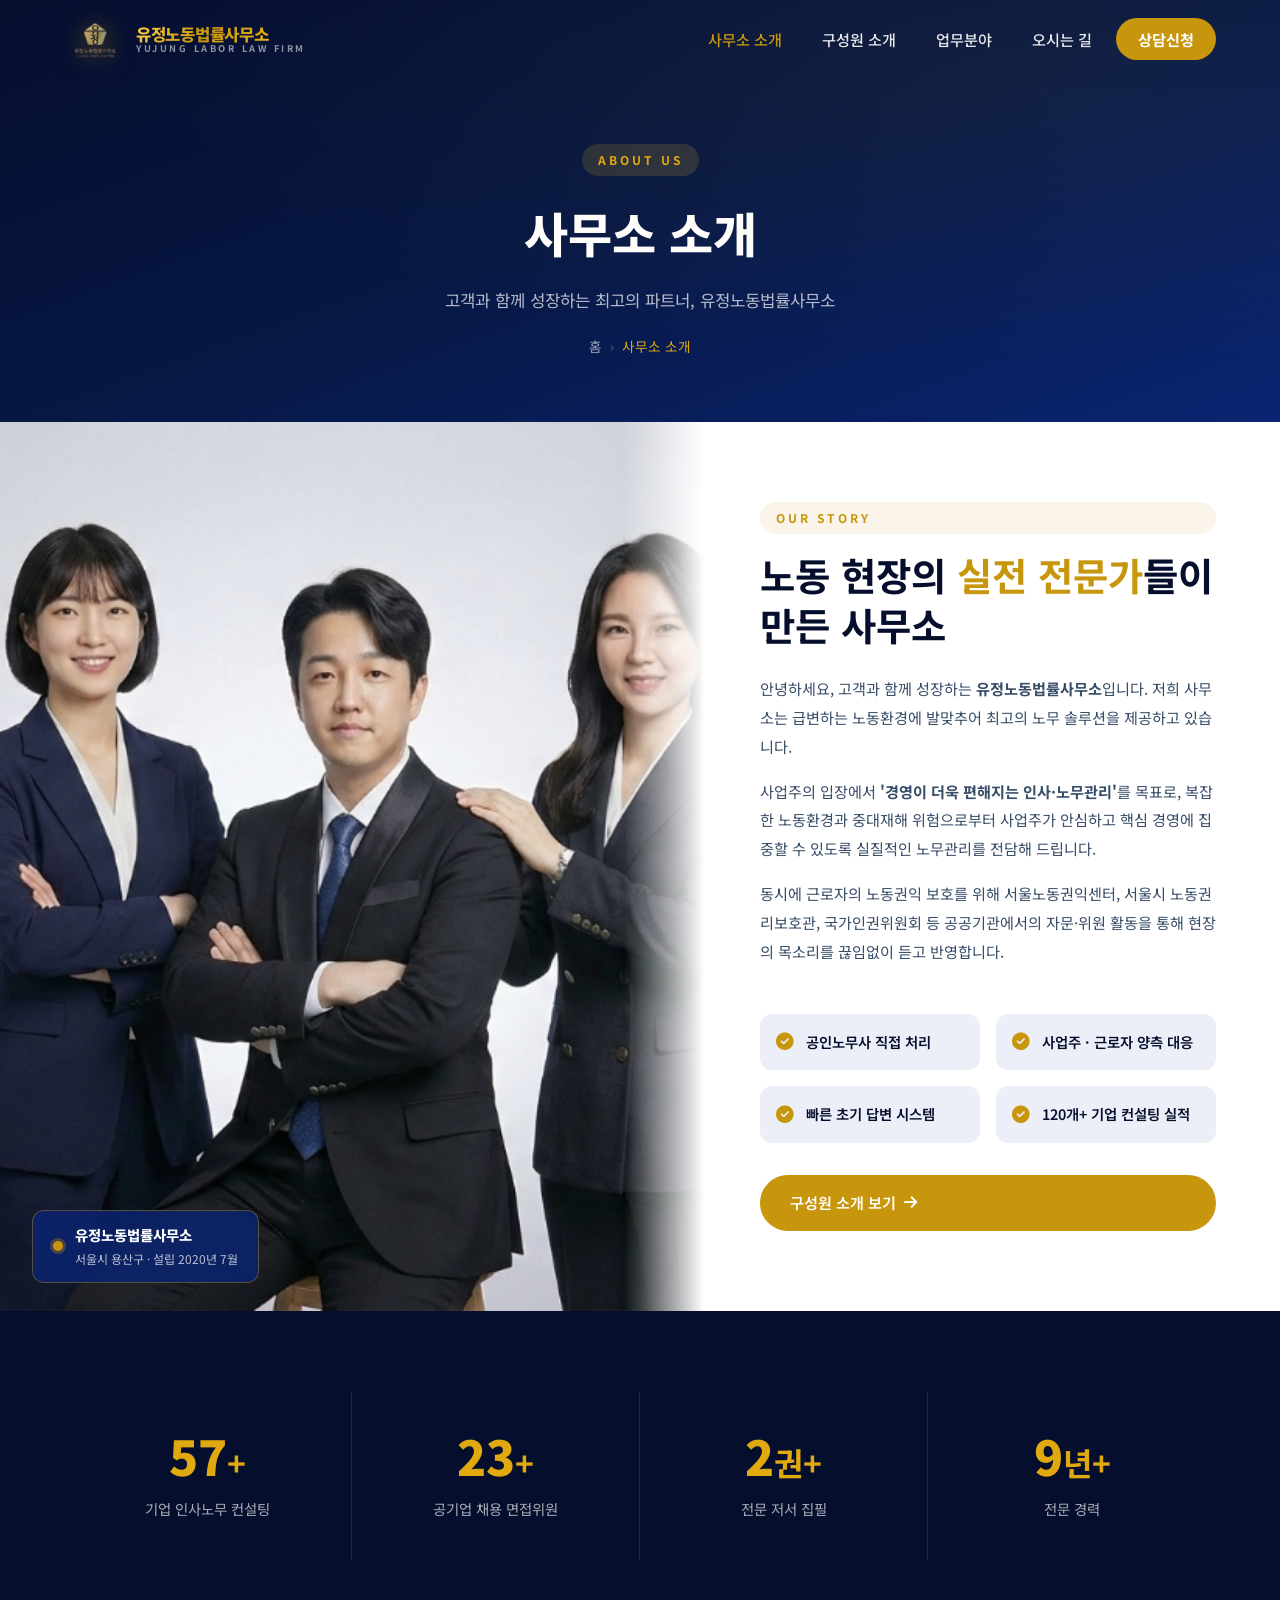
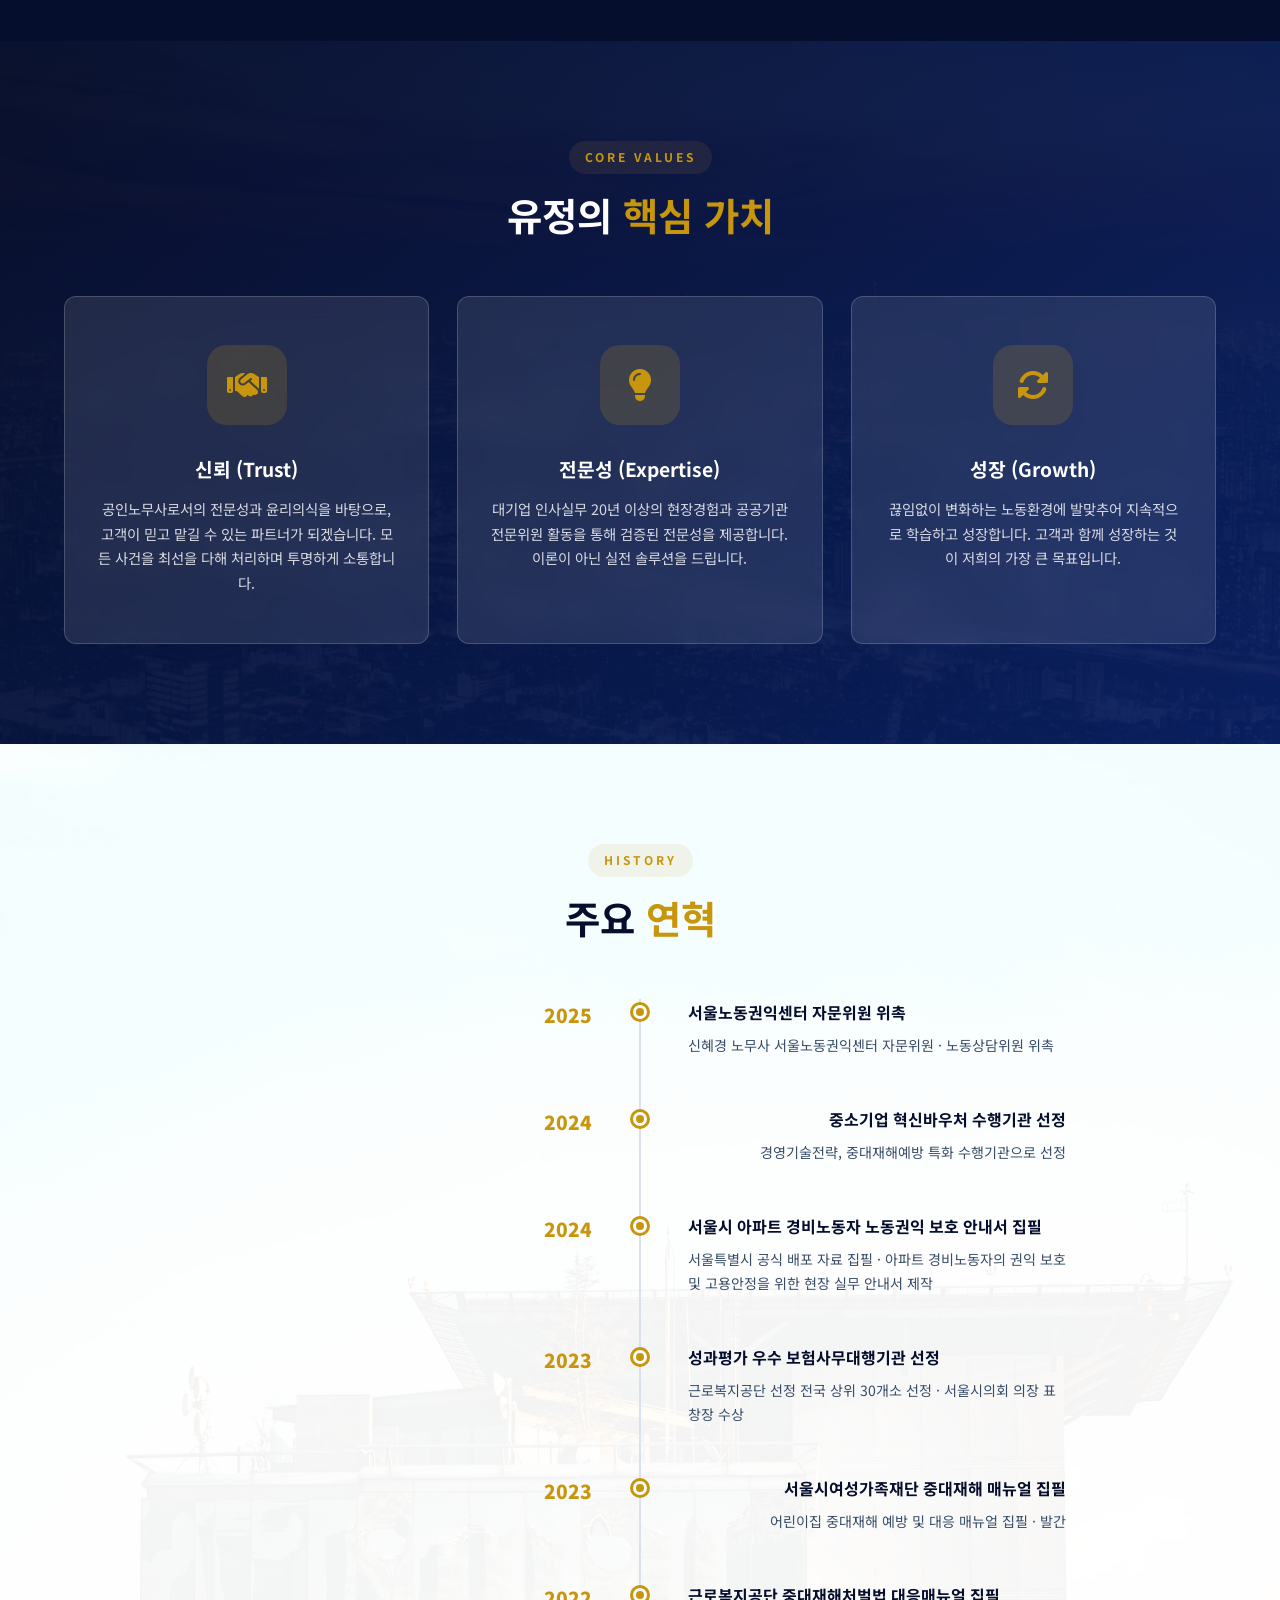
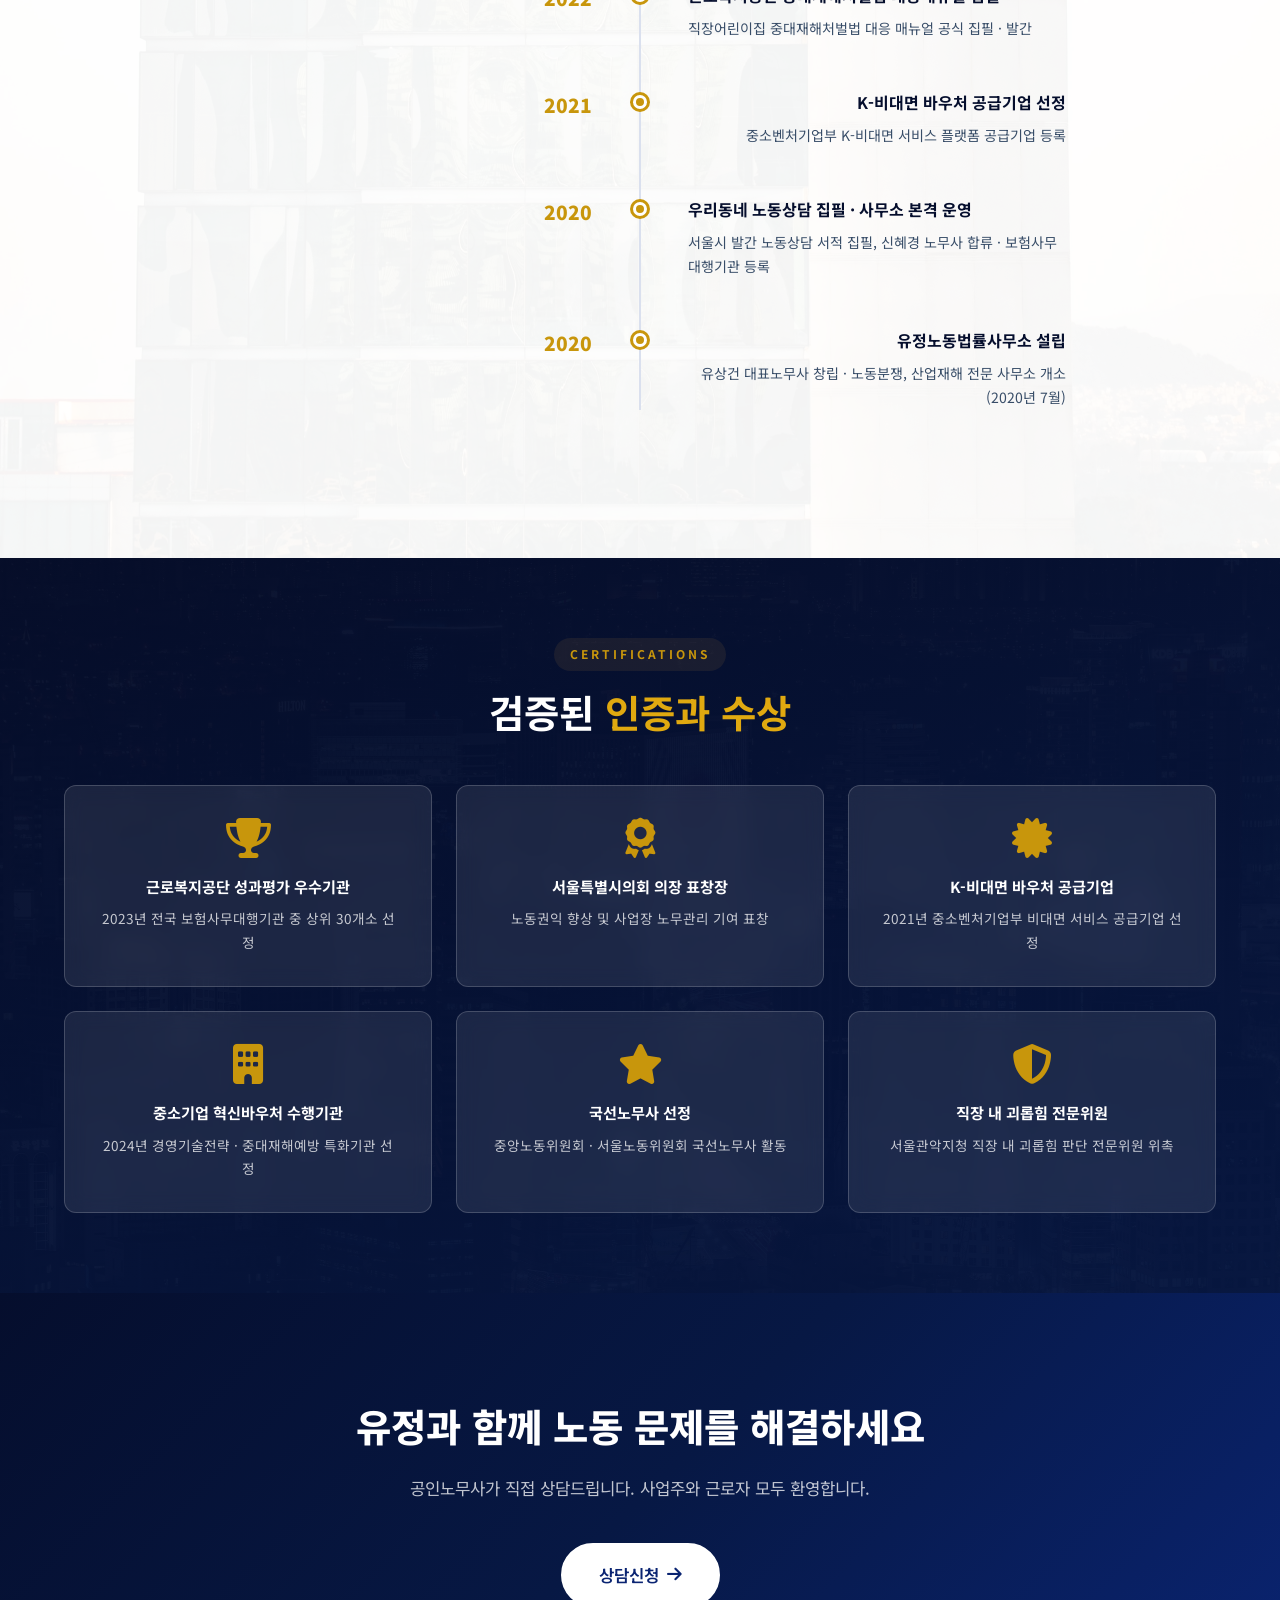
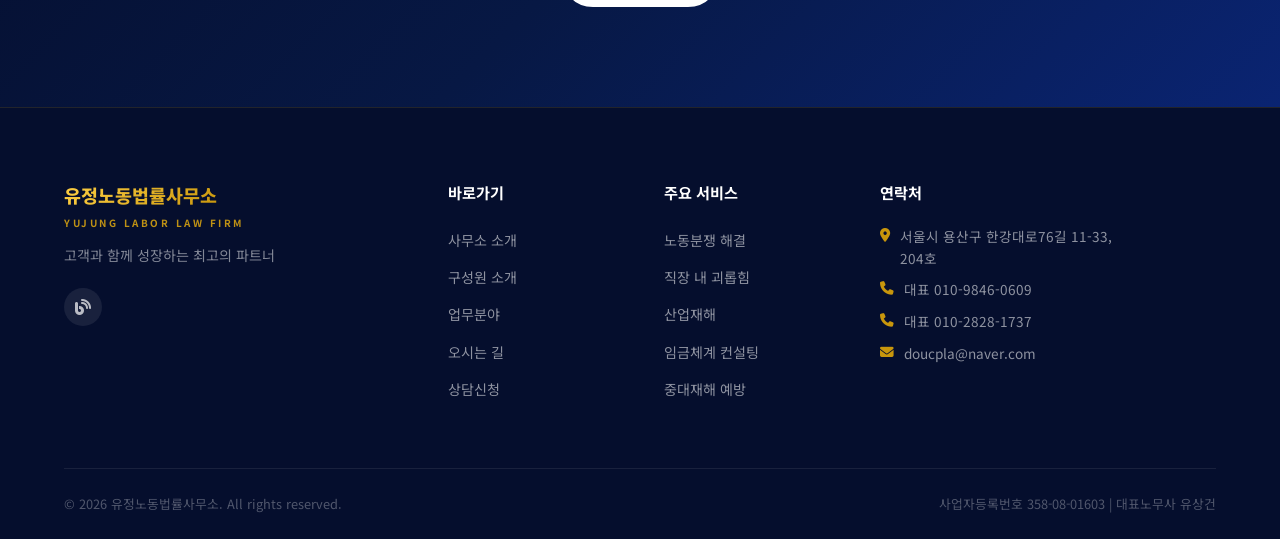
==== about.html @ f9e4e287 "Import site from Genspark backup Co-Authored-By: Claude Opus 5.5 <noreply@anthropic.com> Claude-Sess" ====
<!DOCTYPE html>
<html lang="ko">
<head>
    <meta charset="UTF-8">
    <meta name="viewport" content="width=device-width, initial-scale=1.0">
    <meta name="naver-site-verification" content="dcb75a116efa452d8e3e484ec9bee3fac7b5ec1a" />
    <title>사무소 소개 | 유정노동법률사무소</title>
    <meta name="description" content="2020년 7월 설립. 20년 이상 현장 경력의 공인노무사가 운영하는 유정노동법률사무소. 서울 용산구 한강대로76길. 노동분쟁·직장내괴롭힘·산업재해 전문.">
    <meta name="keywords" content="유정노동법률사무소 소개, 유상건 노무사, 신혜경 노무사, 공인노무사, 노무법인, 용산 노무사, 서울 노무사">
    <meta name="author" content="유정노동법률사무소">
    <meta name="robots" content="index, follow">

    <!-- Open Graph -->
    <meta property="og:type" content="website">
    <meta property="og:site_name" content="유정노동법률사무소">
    <meta property="og:title" content="사무소 소개 | 유정노동법률사무소">
    <meta property="og:description" content="2020년 7월 설립. 20년 이상 현장 경력의 공인노무사가 운영하는 노동법률사무소. 120개 이상 기업 컨설팅 실적.">
    <meta property="og:url" content="https://www.yujung-labor.com/about.html">
    <meta property="og:image" content="images/team-photo.jpg">
    <meta property="og:locale" content="ko_KR">

    <!-- 구조화 데이터 -->
    <script type="application/ld+json">
    {
      "@context": "https://schema.org",
      "@type": "AboutPage",
      "name": "유정노동법률사무소 소개",
      "description": "2020년 7월 설립된 유정노동법률사무소의 설립 철학, 연혁, 핵심 가치를 소개합니다.",
      "url": "https://www.yujung-labor.com/about.html",
      "mainEntity": {
        "@type": "LegalService",
        "name": "유정노동법률사무소",
        "foundingDate": "2020-07",
        "address": {
          "@type": "PostalAddress",
          "streetAddress": "한강대로76길 11-33, 204호",
          "addressLocality": "용산구",
          "addressRegion": "서울특별시",
          "addressCountry": "KR"
        }
      }
    }
    </script>

    <link rel="stylesheet" href="css/style.css">
    <link rel="stylesheet" href="css/pages.css">
    <link rel="preconnect" href="https://fonts.googleapis.com">
    <link href="https://fonts.googleapis.com/css2?family=Noto+Sans+KR:wght@300;400;500;600;700;900&display=swap" rel="stylesheet">
    <link rel="stylesheet" href="https://cdn.jsdelivr.net/npm/@fortawesome/fontawesome-free@6.4.0/css/all.min.css">
    <style>
        /* ── ABOUT 페이지 배경 이미지 스타일 ── */

        /* ── 풀폭 단체사진 소개 섹션 ── */
        .about-intro-fullwidth {
            padding: 0 !important;          /* 섹션 자체 패딩 제거 */
            overflow: hidden;
        }
        .about-intro-fullwidth::before { display: none; } /* 장식 배경 비활성화 */

        .about-intro-fw-wrap {
            display: flex;
            min-height: 60vh;               /* 화면 60% 이상 */
        }

        /* 왼쪽: 사진 영역 (55%) */
        .about-fw-photo {
            position: relative;
            width: 55%;
            flex-shrink: 0;
            overflow: hidden;
            background: #0a1929;
        }
        .about-fw-photo img {
            width: 100%;
            height: 100%;
            object-fit: cover;
            object-position: center center;  /* 3명 모두 중앙 표시 */
            display: block;
        }
        /* 사진 오른쪽 가장자리 페이드 */
        .about-fw-photo::after {
            content: '';
            position: absolute;
            top: 0; right: 0; bottom: 0;
            width: 80px;
            background: linear-gradient(to right, transparent, var(--white));
            pointer-events: none;
        }
        /* 사진 하단 뱃지 */
        .about-fw-badge {
            position: absolute;
            bottom: 28px; left: 32px;
            display: flex; align-items: center; gap: 12px;
            background: rgba(10,36,114,0.82);
            backdrop-filter: blur(8px);
            -webkit-backdrop-filter: blur(8px);
            border: 1px solid rgba(200,150,12,0.4);
            border-radius: 12px;
            padding: 12px 20px;
            color: var(--white);
        }
        .fw-badge-dot {
            width: 10px; height: 10px;
            border-radius: 50%;
            background: var(--accent);
            box-shadow: 0 0 0 3px rgba(200,150,12,0.3);
            flex-shrink: 0;
            animation: pulse-dot 2s infinite;
        }
        @keyframes pulse-dot {
            0%, 100% { box-shadow: 0 0 0 3px rgba(200,150,12,0.3); }
            50%       { box-shadow: 0 0 0 7px rgba(200,150,12,0.1); }
        }
        .fw-badge-name { font-size: 0.9rem; font-weight: 800; }
        .fw-badge-sub  { font-size: 0.75rem; color: rgba(255,255,255,0.72); margin-top: 2px; }

        /* 오른쪽: 텍스트 영역 (45%) */
        .about-fw-text {
            flex: 1;
            display: flex;
            flex-direction: column;
            justify-content: center;
            padding: 80px 64px 80px 56px;
            background: var(--white);
            position: relative; z-index: 1;
        }
        .about-fw-text p {
            font-size: 0.95rem; color: var(--gray-700);
            line-height: 1.9; margin-bottom: 16px;
        }

        /* 반응형 */
        @media (max-width: 1024px) {
            .about-intro-fw-wrap { flex-direction: column; min-height: auto; }
            .about-fw-photo { width: 100%; height: 55vw; max-height: 480px; }
            .about-fw-photo::after { display: none; }
            .about-fw-text { padding: 56px 40px; }
        }
        @media (max-width: 768px) {
            .about-fw-photo { height: 70vw; max-height: 360px; }
            .about-fw-text { padding: 48px 24px; }
            .fw-badge-name { font-size: 0.82rem; }
        }

        /* 1. 소개 섹션 우측 배경 장식 (::before는 위에서 비활성화) */
        .about-intro-section {
            position: relative; overflow: hidden;
        }
        .about-intro-section::before {
            content: '';
            position: absolute; inset: 0; z-index: 0;
            background-image: url('images/bg-about-1.jpg');
            background-size: cover;
            background-position: center right;
            opacity: 0.04;
        }
        .about-intro-section > .container { position: relative; z-index: 1; }

        /* 2. 핵심가치: 서울 야경 위 어두운 간유 */
        .about-values {
            position: relative; overflow: hidden;
        }
        .about-values::before {
            content: '';
            position: absolute; inset: 0; z-index: 0;
            background-image: url('images/bg-about-2.jpg');
            background-size: cover;
            background-position: center;
            filter: brightness(0.25) saturate(0.6);
        }
        .about-values::after {
            content: '';
            position: absolute; inset: 0; z-index: 1;
            background: linear-gradient(135deg, rgba(5,14,45,0.85) 0%, rgba(10,36,114,0.80) 100%);
        }
        .about-values > .container { position: relative; z-index: 2; }
        .about-values .section-tag { color: var(--accent) !important; }
        .about-values .section-title { color: var(--white) !important; }
        .about-values .value-card {
            background: rgba(255,255,255,0.10) !important;
            border: 1px solid rgba(255,255,255,0.18) !important;
            backdrop-filter: blur(12px); -webkit-backdrop-filter: blur(12px);
        }
        .about-values .value-card:hover {
            background: rgba(255,255,255,0.18) !important;
            border-color: var(--accent) !important;
        }
        .about-values .value-icon { background: rgba(200,150,12,0.18) !important; }
        .about-values .value-icon i { color: var(--accent) !important; }
        .about-values .value-card h3 { color: var(--white) !important; }
        .about-values .value-card p { color: rgba(255,255,255,0.82) !important; }

        /* 3. 연혁: 현대적 건물 이미지 연합 */
        .history-section {
            position: relative; overflow: hidden;
        }
        .history-section::before {
            content: '';
            position: absolute; inset: 0; z-index: 0;
            background-image: url('images/bg-about-3.jpg');
            background-size: cover;
            background-position: center;
            opacity: 0.045;
        }
        .history-section > .container { position: relative; z-index: 1; }

        /* 4. 인증/수상: 서울 야경 + 딥 오버레이 */
        .certifications-section {
            position: relative; overflow: hidden;
        }
        .certifications-section::before {
            content: '';
            position: absolute; inset: 0; z-index: 0;
            background-image: url('images/bg-about-4.jpg');
            background-size: cover;
            background-position: center;
            filter: brightness(0.28) saturate(0.5);
        }
        .certifications-section::after {
            content: '';
            position: absolute; inset: 0; z-index: 1;
            background: linear-gradient(160deg, rgba(5,14,45,0.88) 0%, rgba(7,24,68,0.92) 100%);
        }
        .certifications-section > .container { position: relative; z-index: 2; }
        .certifications-section .cert-card {
            background: rgba(255,255,255,0.09) !important;
            border: 1px solid rgba(255,255,255,0.18) !important;
            backdrop-filter: blur(10px); -webkit-backdrop-filter: blur(10px);
            transition: all 0.3s;
        }
        .certifications-section .cert-card:hover {
            background: rgba(255,255,255,0.16) !important;
            border-color: var(--accent) !important;
            transform: translateY(-6px);
        }
        .certifications-section .cert-card i { color: var(--accent) !important; }
        .certifications-section .cert-card h3 { color: var(--white) !important; font-size: 0.95rem; }
        .certifications-section .cert-card p { color: rgba(255,255,255,0.75) !important; }
    </style>
</head>
<body>
    <!-- 네비게이션 -->
    <nav class="navbar scrolled" id="navbar">
        <div class="nav-container">
            <a href="index.html" class="nav-logo">
                <img src="images/logo.png" alt="유정노동법률사무소 로고" class="nav-logo-emblem">
                <div class="nav-logo-text">
                    <span class="logo-kr">유정노동법률사무소</span>
                    <span class="logo-en-full">YUJUNG LABOR LAW FIRM</span>
                </div>
            </a>
            <ul class="nav-menu" id="navMenu">
                <li><a href="about.html" class="nav-link">사무소 소개</a></li>
                <li><a href="members.html" class="nav-link">구성원 소개</a></li>
                <li><a href="services.html" class="nav-link">업무분야</a></li>
                <li><a href="location.html" class="nav-link">오시는 길</a></li>
                <li><a href="consult.html" class="nav-link nav-cta">상담신청</a></li>
            </ul>
            <button class="hamburger" id="hamburger" aria-label="메뉴">
                <span></span><span></span><span></span>
            </button>
        </div>
    </nav>

    <!-- 페이지 히어로 -->
    <div class="page-hero">
        <div class="container">
            <div class="page-hero-tag">ABOUT US</div>
            <h1 class="page-hero-title">사무소 소개</h1>
            <p class="page-hero-sub">고객과 함께 성장하는 최고의 파트너, 유정노동법률사무소</p>
            <nav class="breadcrumb">
                <a href="index.html">홈</a>
                <span class="separator">›</span>
                <span class="current">사무소 소개</span>
            </nav>
        </div>
    </div>

    <!-- 사무소 소개 본문 - 풀폭 2단 레이아웃 -->
    <section class="about-intro-section about-intro-fullwidth">
        <div class="about-intro-fw-wrap">
            <!-- 왼쪽: 단체사진 (화면 절반) -->
            <div class="about-fw-photo">
                <img src="images/team-photo.jpg"
                     alt="유정노동법률사무소 구성원 단체사진"
                     loading="lazy">
                <div class="about-fw-badge">
                    <span class="fw-badge-dot"></span>
                    <div>
                        <div class="fw-badge-name">유정노동법률사무소</div>
                        <div class="fw-badge-sub">서울시 용산구 &middot; 설립 2020년 7월</div>
                    </div>
                </div>
            </div>
            <!-- 오른쪽: 소개 텍스트 -->
            <div class="about-fw-text">
                <div class="section-tag">OUR STORY</div>
                <h2 class="section-title" style="text-align:left; margin-bottom:24px;">
                    노동 현장의 <span class="text-accent">실전 전문가</span>들이<br>만든 사무소
                </h2>
                <p>안녕하세요, 고객과 함께 성장하는 <strong>유정노동법률사무소</strong>입니다. 저희 사무소는 급변하는 노동환경에 발맞추어 최고의 노무 솔루션을 제공하고 있습니다.</p>
                <p>사업주의 입장에서 <strong>'경영이 더욱 편해지는 인사·노무관리'</strong>를 목표로, 복잡한 노동환경과 중대재해 위험으로부터 사업주가 안심하고 핵심 경영에 집중할 수 있도록 실질적인 노무관리를 전담해 드립니다.</p>
                <p>동시에 근로자의 노동권익 보호를 위해 서울노동권익센터, 서울시 노동권리보호관, 국가인권위원회 등 공공기관에서의 자문·위원 활동을 통해 현장의 목소리를 끊임없이 듣고 반영합니다.</p>
                <div class="about-highlights">
                    <div class="highlight-item"><i class="fas fa-check-circle"></i><span>공인노무사 직접 처리</span></div>
                    <div class="highlight-item"><i class="fas fa-check-circle"></i><span>사업주 · 근로자 양측 대응</span></div>
                    <div class="highlight-item"><i class="fas fa-check-circle"></i><span>빠른 초기 답변 시스템</span></div>
                    <div class="highlight-item"><i class="fas fa-check-circle"></i><span>120개+ 기업 컨설팅 실적</span></div>
                </div>
                <a href="members.html" class="btn btn-primary" style="margin-top:32px;">
                    구성원 소개 보기 <i class="fas fa-arrow-right"></i>
                </a>
            </div>
        </div>
    </section>

    <!-- 카운터 섹션 -->
    <section class="counter-section">
        <div class="container">
            <div class="counter-grid">
                <div class="counter-item">
                    <div><span class="counter-num" data-count="120">63</span><span class="counter-plus">+</span></div>
                    <span class="counter-label">기업 인사노무 컨설팅</span>
                </div>
                <div class="counter-item">
                    <div><span class="counter-num" data-count="50">25</span><span class="counter-plus">+</span></div>
                    <span class="counter-label">공기업 채용 면접위원</span>
                </div>
                <div class="counter-item">
                    <div><span class="counter-num" data-count="6">3</span><span class="counter-plus">권+</span></div>
                    <span class="counter-label">전문 저서 집필</span>
                </div>
                <div class="counter-item">
                    <div><span class="counter-num" data-count="20">9</span><span class="counter-plus">년+</span></div>
                    <span class="counter-label">전문 경력</span>
                </div>
            </div>
        </div>
    </section>

    <!-- 핵심 가치 -->
    <section class="about-values">
        <div class="container">
            <div class="section-header">
                <div class="section-tag">CORE VALUES</div>
                <h2 class="section-title">유정의 <span class="text-accent">핵심 가치</span></h2>
            </div>
            <div class="values-grid">
                <div class="value-card animate-card visible" data-delay="0">
                    <div class="value-icon"><i class="fas fa-handshake"></i></div>
                    <h3>신뢰 (Trust)</h3>
                    <p>공인노무사로서의 전문성과 윤리의식을 바탕으로, 고객이 믿고 맡길 수 있는 파트너가 되겠습니다. 모든 사건을 최선을 다해 처리하며 투명하게 소통합니다.</p>
                </div>
                <div class="value-card animate-card visible" data-delay="150">
                    <div class="value-icon"><i class="fas fa-lightbulb"></i></div>
                    <h3>전문성 (Expertise)</h3>
                    <p>대기업 인사실무 20년 이상의 현장경험과 공공기관 전문위원 활동을 통해 검증된 전문성을 제공합니다. 이론이 아닌 실전 솔루션을 드립니다.</p>
                </div>
                <div class="value-card animate-card visible" data-delay="300">
                    <div class="value-icon"><i class="fas fa-sync-alt"></i></div>
                    <h3>성장 (Growth)</h3>
                    <p>끊임없이 변화하는 노동환경에 발맞추어 지속적으로 학습하고 성장합니다. 고객과 함께 성장하는 것이 저희의 가장 큰 목표입니다.</p>
                </div>
            </div>
        </div>
    </section>

    <!-- 연혁 -->
    <section class="history-section">
        <div class="container">
            <div class="section-header">
                <div class="section-tag">HISTORY</div>
                <h2 class="section-title">주요 <span class="text-accent">연혁</span></h2>
            </div>
            <div class="timeline-full">
                <div class="tl-item">
                    <div class="tl-left">
                        <div class="tl-year">2025</div>
                    </div>
                    <div class="tl-right">
                        <div class="tl-content">
                            <h4>서울노동권익센터 자문위원 위촉</h4>
                            <p>신혜경 노무사 서울노동권익센터 자문위원 · 노동상담위원 위촉</p>
                        </div>
                    </div>
                </div>
                <div class="tl-item right">
                    <div class="tl-left">
                        <div class="tl-content" style="text-align:right">
                            <h4>중소기업 혁신바우처 수행기관 선정</h4>
                            <p>경영기술전략, 중대재해예방 특화 수행기관으로 선정</p>
                        </div>
                    </div>
                    <div class="tl-right">
                        <div class="tl-year">2024</div>
                    </div>
                </div>
                <div class="tl-item">
                    <div class="tl-left">
                        <div class="tl-year">2024</div>
                    </div>
                    <div class="tl-right">
                        <div class="tl-content">
                            <h4>서울시 아파트 경비노동자 노동권익 보호 안내서 집필</h4>
                            <p>서울특별시 공식 배포 자료 집필 · 아파트 경비노동자의 권익 보호 및 고용안정을 위한 현장 실무 안내서 제작</p>
                        </div>
                    </div>
                </div>
                <div class="tl-item">
                    <div class="tl-left">
                        <div class="tl-year">2023</div>
                    </div>
                    <div class="tl-right">
                        <div class="tl-content">
                            <h4>성과평가 우수 보험사무대행기관 선정</h4>
                            <p>근로복지공단 선정 전국 상위 30개소 선정 · 서울시의회 의장 표창장 수상</p>
                        </div>
                    </div>
                </div>
                <div class="tl-item right">
                    <div class="tl-left">
                        <div class="tl-content" style="text-align:right">
                            <h4>서울시여성가족재단 중대재해 매뉴얼 집필</h4>
                            <p>어린이집 중대재해 예방 및 대응 매뉴얼 집필 · 발간</p>
                        </div>
                    </div>
                    <div class="tl-right">
                        <div class="tl-year">2023</div>
                    </div>
                </div>
                <div class="tl-item">
                    <div class="tl-left">
                        <div class="tl-year">2022</div>
                    </div>
                    <div class="tl-right">
                        <div class="tl-content">
                            <h4>근로복지공단 중대재해처벌법 대응매뉴얼 집필</h4>
                            <p>직장어린이집 중대재해처벌법 대응 매뉴얼 공식 집필 · 발간</p>
                        </div>
                    </div>
                </div>
                <div class="tl-item right">
                    <div class="tl-left">
                        <div class="tl-content" style="text-align:right">
                            <h4>K-비대면 바우처 공급기업 선정</h4>
                            <p>중소벤처기업부 K-비대면 서비스 플랫폼 공급기업 등록</p>
                        </div>
                    </div>
                    <div class="tl-right">
                        <div class="tl-year">2021</div>
                    </div>
                </div>
                <div class="tl-item">
                    <div class="tl-left">
                        <div class="tl-year">2020</div>
                    </div>
                    <div class="tl-right">
                        <div class="tl-content">
                            <h4>우리동네 노동상담 집필 · 사무소 본격 운영</h4>
                            <p>서울시 발간 노동상담 서적 집필, 신혜경 노무사 합류 · 보험사무대행기관 등록</p>
                        </div>
                    </div>
                </div>
                <div class="tl-item right">
                    <div class="tl-left">
                        <div class="tl-content" style="text-align:right">
                            <h4>유정노동법률사무소 설립</h4>
                            <p>유상건 대표노무사 창립 · 노동분쟁, 산업재해 전문 사무소 개소 (2020년 7월)</p>
                        </div>
                    </div>
                    <div class="tl-right">
                        <div class="tl-year">2020</div>
                    </div>
                </div>
            </div>
        </div>
    </section>

    <!-- 인증/수상 -->
    <section class="certifications-section">
        <div class="container">
            <div class="section-header" style="text-align:center; margin-bottom:48px;">
                <div class="section-tag">CERTIFICATIONS</div>
                <h2 class="section-title" style="color:var(--white);">검증된 <span style="color:var(--accent-light)">인증과 수상</span></h2>
            </div>
            <div class="cert-grid">
                <div class="cert-card">
                    <i class="fas fa-trophy"></i>
                    <h3>근로복지공단 성과평가 우수기관</h3>
                    <p>2023년 전국 보험사무대행기관 중 상위 30개소 선정</p>
                </div>
                <div class="cert-card">
                    <i class="fas fa-award"></i>
                    <h3>서울특별시의회 의장 표창장</h3>
                    <p>노동권익 향상 및 사업장 노무관리 기여 표창</p>
                </div>
                <div class="cert-card">
                    <i class="fas fa-certificate"></i>
                    <h3>K-비대면 바우처 공급기업</h3>
                    <p>2021년 중소벤처기업부 비대면 서비스 공급기업 선정</p>
                </div>
                <div class="cert-card">
                    <i class="fas fa-building"></i>
                    <h3>중소기업 혁신바우처 수행기관</h3>
                    <p>2024년 경영기술전략 · 중대재해예방 특화기관 선정</p>
                </div>
                <div class="cert-card">
                    <i class="fas fa-star"></i>
                    <h3>국선노무사 선정</h3>
                    <p>중앙노동위원회 · 서울노동위원회 국선노무사 활동</p>
                </div>
                <div class="cert-card">
                    <i class="fas fa-shield-alt"></i>
                    <h3>직장 내 괴롭힘 전문위원</h3>
                    <p>서울관악지청 직장 내 괴롭힘 판단 전문위원 위촉</p>
                </div>
            </div>
        </div>
    </section>

    <!-- CTA -->
    <section class="cta-section">
        <div class="container">
            <div class="cta-content">
                <h2 class="cta-title">유정과 함께 노동 문제를 해결하세요</h2>
                <p class="cta-desc">공인노무사가 직접 상담드립니다. 사업주와 근로자 모두 환영합니다.</p>
                <a href="consult.html" class="btn btn-white btn-lg">상담신청 <i class="fas fa-arrow-right"></i></a>
            </div>
        </div>
    </section>

    <!-- 푸터 -->
    <footer class="footer">
        <div class="container">
            <div class="footer-grid">
                <div class="footer-brand">
                    <div class="footer-logo"><span class="footer-logo-kr">유정노동법률사무소</span><span class="footer-logo-en">YUJUNG LABOR LAW FIRM</span></div>
                    <p class="footer-slogan">고객과 함께 성장하는 최고의 파트너</p>
                    <div class="footer-social">
                        <a href="https://blog.naver.com/creator0327" target="_blank" aria-label="블로그"><i class="fas fa-blog"></i></a>
                    </div>
                </div>
                <div class="footer-nav">
                    <h4>바로가기</h4>
                    <ul>
                        <li><a href="about.html">사무소 소개</a></li>
                        <li><a href="members.html">구성원 소개</a></li>
                        <li><a href="services.html">업무분야</a></li>
                        <li><a href="location.html">오시는 길</a></li>
                        <li><a href="consult.html">상담신청</a></li>
                    </ul>
                </div>
                <div class="footer-services">
                    <h4>주요 서비스</h4>
                    <ul>
                        <li><a href="services.html#dispute">노동분쟁 해결</a></li>
                        <li><a href="services.html#harassment">직장 내 괴롭힘</a></li>
                        <li><a href="services.html#industrial">산업재해</a></li>
                        <li><a href="services.html#wage">임금체계 컨설팅</a></li>
                        <li><a href="services.html#safety">중대재해 예방</a></li>
                    </ul>
                </div>
                <div class="footer-contact">
                    <h4>연락처</h4>
                    <div class="footer-info">
                        <p><i class="fas fa-map-marker-alt"></i> 서울시 용산구 한강대로76길 11-33,<br>204호</p>
                        <p><i class="fas fa-phone"></i> 대표 010-9846-0609</p>
                        <p><i class="fas fa-phone"></i> 대표 010-2828-1737</p>
                        <p><i class="fas fa-envelope"></i> doucpla@naver.com</p>
                    </div>
                </div>
            </div>
            <div class="footer-bottom">
                <p>&copy; 2026 유정노동법률사무소. All rights reserved.</p>
                <p class="footer-reg">사업자등록번호 358-08-01603 | 대표노무사 유상건</p>
            </div>
        </div>
    </footer>
    <script src="js/main.js"></script>
</body>
</html>
---- css/style.css ----
/* ============================
   유정노동법률사무소 - 메인 CSS
   ============================ */

/* ---- 리셋 & 기본 ---- */
*, *::before, *::after { box-sizing: border-box; margin: 0; padding: 0; }

:root {
    /* ── 네이비 블루 (강한 파란색 기준) ── */
    --primary:       #0a2472;   /* 메인 네이비 – 더 선명한 블루 */
    --primary-dark:  #050e2d;   /* 딥 네이비 (히어로·CTA 배경) */
    --primary-light: #1740a8;   /* 라이트 네이비 */
    --primary-mid:   #071844;   /* 중간 네이비 */

    /* ── 순금색 (로고 엠블럼 – 정통 골드) ── */
    --accent:        #c8960c;   /* 정통 골드 */
    --accent-light:  #e0a910;   /* 밝은 골드 */
    --accent-dark:   #9e7208;   /* 딥 골드 */
    --accent-shine:  #ffd045;   /* 하이라이트 골드 */

    --white:    #ffffff;
    --off-white: #f4f7fc;
    --gray-100: #eceff7;
    --gray-200: #dae0ee;
    --gray-300: #bfc9dc;
    --gray-500: #7a8ba4;
    --gray-700: #384d68;
    --gray-900: #0e1c2f;

    --font-main: 'Noto Sans KR', sans-serif;
    --shadow-sm: 0 2px 8px rgba(7,22,48,0.10);
    --shadow-md: 0 8px 30px rgba(7,22,48,0.15);
    --shadow-lg: 0 20px 60px rgba(7,22,48,0.22);
    --radius: 12px;
    --radius-lg: 20px;
    --nav-h: 80px;
    --transition: all 0.3s ease;
}

html { scroll-behavior: smooth; font-size: 16px; }
body { font-family: var(--font-main); color: var(--gray-900); background: var(--white); line-height: 1.7; overflow-x: hidden; }
a { text-decoration: none; color: inherit; transition: var(--transition); }
img { max-width: 100%; display: block; }
ul { list-style: none; }

.container { max-width: 1200px; margin: 0 auto; padding: 0 24px; }

/* ---- 스크롤바 ---- */
::-webkit-scrollbar { width: 6px; }
::-webkit-scrollbar-track { background: var(--gray-100); }
::-webkit-scrollbar-thumb { background: var(--primary-light); border-radius: 3px; }

/* ---- 버튼 ---- */
.btn {
    display: inline-flex; align-items: center; gap: 8px;
    padding: 13px 28px; border-radius: 50px;
    font-size: 0.95rem; font-weight: 600; font-family: var(--font-main);
    cursor: pointer; border: 2px solid transparent;
    transition: var(--transition); white-space: nowrap;
}
.btn-lg { padding: 16px 36px; font-size: 1.05rem; }
.btn-primary { background: var(--accent); color: var(--white); border-color: var(--accent); }
.btn-primary:hover { background: var(--accent-light); border-color: var(--accent-light); transform: translateY(-2px); box-shadow: 0 8px 20px rgba(200,147,58,0.3); }
.btn-outline { background: transparent; color: var(--white); border-color: rgba(255,255,255,0.7); }
.btn-outline:hover { background: rgba(255,255,255,0.15); border-color: var(--white); }
.btn-outline-dark { background: transparent; color: var(--primary); border-color: var(--primary); }
.btn-outline-dark:hover { background: var(--primary); color: var(--white); transform: translateY(-2px); }
.btn-white { background: var(--white); color: var(--primary); border-color: var(--white); }
.btn-white:hover { background: var(--off-white); transform: translateY(-2px); box-shadow: 0 8px 20px rgba(0,0,0,0.15); }
.btn-sm { padding: 9px 20px; font-size: 0.85rem; }

/* ---- 섹션 공통 ---- */
.section-header { text-align: center; margin-bottom: 56px; }
.section-tag { 
    display: inline-block; font-size: 0.75rem; font-weight: 700; letter-spacing: 3px;
    color: var(--accent); background: rgba(200,147,58,0.1); 
    padding: 6px 16px; border-radius: 50px; margin-bottom: 16px;
}
.section-title { font-size: clamp(1.8rem, 3vw, 2.5rem); font-weight: 700; color: var(--primary-dark); line-height: 1.3; margin-bottom: 16px; }
.section-subtitle { font-size: 1.05rem; color: var(--gray-500); }
.text-accent { color: var(--accent); }

/* ==================
   네비게이션
   ================== */
.navbar {
    position: fixed; top: 0; left: 0; right: 0; z-index: 1000;
    height: var(--nav-h); background: transparent;
    transition: background 0.4s ease, box-shadow 0.4s ease;
}
.navbar.scrolled {
    background: rgba(255,255,255,0.97);
    box-shadow: var(--shadow-sm);
    backdrop-filter: blur(10px);
}
.navbar.scrolled .nav-logo,
.navbar.scrolled .nav-link { color: var(--primary-dark); }
.navbar.scrolled .logo-accent { color: var(--accent); }
.navbar.scrolled .hamburger span { background: var(--primary-dark); }

.nav-container { max-width: 1200px; margin: 0 auto; padding: 0 24px; height: 100%; display: flex; align-items: center; justify-content: space-between; }

/* ── 로고 ── */
.nav-logo {
    display: flex; align-items: center; gap: 10px;
    text-decoration: none; flex-shrink: 0;
}
.nav-logo-emblem {
    width: 62px; height: 62px; border-radius: 0; object-fit: contain;
    flex-shrink: 0; transition: var(--transition);
    filter: drop-shadow(0 3px 12px rgba(200,150,12,0.6));
}
.navbar.scrolled .nav-logo-emblem {
    width: 54px; height: 54px;
    filter: drop-shadow(0 2px 6px rgba(200,150,12,0.35));
}
.nav-logo-text { display: flex; flex-direction: column; gap: 1px; }
.logo-kr {
    font-size: 1.05rem; font-weight: 800; line-height: 1;
    color: var(--white); letter-spacing: -0.3px;
    background: linear-gradient(135deg, #ffd045 0%, #c8960c 40%, #e0a910 70%, #ffd045 100%);
    -webkit-background-clip: text; -webkit-text-fill-color: transparent;
    background-clip: text;
}
.logo-en-full {
    font-size: 0.58rem; font-weight: 700; letter-spacing: 2.5px;
    color: rgba(255,255,255,0.55); text-transform: uppercase; line-height: 1;
}
.navbar.scrolled .logo-kr {
    background: linear-gradient(135deg, #9e7208 0%, #c8960c 50%, #e0a910 100%);
    -webkit-background-clip: text; -webkit-text-fill-color: transparent;
    background-clip: text;
}
.navbar.scrolled .logo-en-full { color: rgba(13,43,94,0.5); }

.nav-menu { display: flex; align-items: center; gap: 8px; }
.nav-link { 
    color: rgba(255,255,255,0.9); font-size: 0.95rem; font-weight: 500;
    padding: 8px 16px; border-radius: 8px; transition: var(--transition);
}
.nav-link:hover { color: var(--accent-light); background: rgba(255,255,255,0.1); }
.nav-link.active { color: var(--accent); }
.nav-cta { 
    background: var(--accent); color: var(--white) !important; 
    border-radius: 50px; padding: 10px 22px; font-weight: 700;
}
.nav-cta:hover { background: var(--accent-light) !important; transform: translateY(-1px); box-shadow: 0 4px 12px rgba(201,162,39,0.35); }
.navbar.scrolled .nav-cta { color: var(--white) !important; }

.hamburger { display: none; flex-direction: column; gap: 5px; background: none; border: none; cursor: pointer; padding: 4px; }
.hamburger span { display: block; width: 24px; height: 2px; background: var(--white); border-radius: 2px; transition: var(--transition); }

/* ==================
   히어로 섹션
   ================== */
.hero {
    min-height: 100vh; position: relative;
    display: flex; align-items: center; justify-content: center;
    overflow: hidden; padding: calc(var(--nav-h) + 40px) 24px 80px;
    background: var(--primary-dark);
}

/* 빌딩 슬라이드쇼 */
.hero-slideshow {
    position: absolute; inset: 0; z-index: 0; overflow: hidden;
}
.hero-slide {
    position: absolute; inset: 0;
    background-size: cover; background-position: center;
    opacity: 0; transition: opacity 1.8s ease-in-out;
    animation: heroZoom 8s ease-in-out infinite;
}
.hero-slide.active { opacity: 1; }

/* 도시 빌딩 이미지 변화는 JS에서 관리 */
.hero-slide-1 { background-image: url('../images/hero-slide-1.jpg'); background-color: #0a1929; }
.hero-slide-2 { background-image: url('../images/hero-slide-2.jpg'); background-color: #0d1f33; }
.hero-slide-3 { background-image: url('../images/hero-slide-3.jpg'); background-color: #111827; }
.hero-slide-4 { background-image: url('../images/hero-slide-4.jpg'); background-color: #0e2139; }

@keyframes heroZoom {
    0%   { transform: scale(1.0); }
    50%  { transform: scale(1.07); }
    100% { transform: scale(1.0); }
}

.hero-bg-overlay {
    position: absolute; inset: 0; z-index: 1;
    background: 
        linear-gradient(to bottom, rgba(3,10,28,0.85) 0%, rgba(6,18,48,0.55) 50%, rgba(3,10,28,0.90) 100%),
        radial-gradient(ellipse at 20% 50%, rgba(201,162,39,0.08) 0%, transparent 60%);
}
.hero-particles {
    position: absolute; inset: 0; z-index: 2; overflow: hidden;
}
.particle {
    position: absolute; width: 2px; height: 2px; background: rgba(255,255,255,0.4);
    border-radius: 50%; animation: float-up linear infinite;
}
@keyframes float-up {
    0% { transform: translateY(100vh) scale(0); opacity: 0; }
    10% { opacity: 1; }
    90% { opacity: 0.5; }
    100% { transform: translateY(-10vh) scale(1); opacity: 0; }
}

/* 히어로 슬라이드 인디케이터 */
.hero-indicators {
    position: absolute; bottom: 80px; left: 50%; transform: translateX(-50%);
    display: flex; gap: 8px; z-index: 10;
}
.hero-dot {
    width: 8px; height: 8px; border-radius: 50%;
    background: rgba(255,255,255,0.35); border: none; cursor: pointer;
    transition: all 0.3s ease; padding: 0;
}
.hero-dot.active {
    background: var(--accent-light); width: 24px; border-radius: 4px;
}

/* 히어로 콘텐츠 z-index 조정 */
.hero-content { position: relative; z-index: 5; text-align: center; max-width: 800px; width: 100%; }

.hero-badges {
    display: flex; flex-wrap: wrap; gap: 10px;
    justify-content: center; margin-bottom: 28px;
}
.hero-badge {
    display: inline-flex; align-items: center; gap: 8px;
    background: rgba(200,147,58,0.2); border: 1px solid rgba(200,147,58,0.4);
    color: var(--accent-light); font-size: 0.85rem; font-weight: 600;
    padding: 8px 18px; border-radius: 50px;
}

.hero-title {
    font-size: clamp(2.8rem, 6vw, 4.5rem); font-weight: 900; color: var(--white);
    line-height: 1.15; margin-bottom: 24px; letter-spacing: -1px;
}
.hero-accent { color: var(--accent-light); }

.hero-desc { font-size: clamp(1rem, 1.5vw, 1.15rem); color: rgba(255,255,255,0.85); line-height: 1.8; margin-bottom: 36px; }
.hero-desc strong { color: var(--accent-light); }

.hero-actions { display: flex; gap: 16px; justify-content: center; flex-wrap: wrap; margin-bottom: 60px; }

.hero-stats { 
    display: flex; align-items: center; justify-content: center; gap: 0;
    background: rgba(255,255,255,0.08); backdrop-filter: blur(10px);
    border: 1px solid rgba(255,255,255,0.15); border-radius: 16px;
    padding: 24px 40px; flex-wrap: wrap; gap: 0;
}
.stat-item { text-align: center; padding: 0 32px; }
.stat-num { font-size: 2rem; font-weight: 900; color: var(--accent-light); }
.stat-unit { font-size: 1.2rem; font-weight: 700; color: var(--accent-light); }
.stat-label { display: block; font-size: 0.8rem; color: rgba(255,255,255,0.7); margin-top: 4px; font-weight: 500; }
.stat-divider { width: 1px; height: 48px; background: rgba(255,255,255,0.2); }

.hero-scroll {
    position: absolute; bottom: 32px; left: 50%; transform: translateX(-50%);
    display: flex; flex-direction: column; align-items: center; gap: 8px;
    color: rgba(255,255,255,0.5); font-size: 0.75rem; letter-spacing: 1px;
    animation: bounce 2s infinite; z-index: 5;
}
@keyframes bounce {
    0%, 100% { transform: translateX(-50%) translateY(0); }
    50% { transform: translateX(-50%) translateY(6px); }
}

/* ==================
   단체사진 섹션
   ================== */
.team-photo-section {
    padding: 0;
    background: var(--white);
    overflow: hidden;
}
.team-photo-wrapper {
    display: grid;
    grid-template-columns: 62vw 1fr;
    gap: 0;
    align-items: stretch;
    min-height: 720px;
}
.team-photo-img {
    position: relative;
    overflow: hidden;
    border-radius: 0;
    box-shadow: none;
    background: #e8ecf3;   /* 사진 배경과 유사한 밝은 회색 */
}
.team-photo-img img {
    width: 100%;
    height: 100%;
    min-height: 720px;
    object-fit: contain;          /* 3명 전원 잘림 없이 표시 */
    object-position: center center;
    display: block;
    padding: 16px 0;              /* 위아래 여백으로 자연스럽게 */
}
/* 페이드 오버레이 완전 제거 — 세 명 모두 선명하게 표시 */
.team-photo-img::after { display: none; }
.team-photo-img::before { display: none; }

.team-photo-content {
    padding: 80px 64px 80px 48px;
    display: flex;
    flex-direction: column;
    justify-content: center;
    background: var(--white);
}
.team-photo-content .section-tag { display: block; text-align: left; margin-bottom: 16px; }
.team-photo-content .section-title { text-align: left; font-size: clamp(1.5rem, 2.5vw, 2rem); }
.section-desc { color: var(--gray-700); font-size: 1rem; line-height: 1.8; margin: 20px 0 28px; }
.section-desc strong { color: var(--primary); }

.team-features { margin-bottom: 32px; }
.team-features li {
    display: flex; align-items: center; gap: 12px;
    color: var(--gray-700); padding: 10px 0; border-bottom: 1px solid var(--gray-100); font-size: 0.95rem;
}
.team-features li:last-child { border-bottom: none; }
.team-features li i { color: var(--accent); font-size: 1rem; flex-shrink: 0; }

/* ==================
   인사말 섹션
   ================== */
.greeting-section {
    padding: 80px 0;
    background: linear-gradient(135deg, var(--primary-dark) 0%, var(--primary-mid) 60%, var(--primary) 100%);
}
.greeting-inner { max-width: 800px; margin: 0 auto; text-align: center; padding: 0 24px; }
.quote-mark { font-size: 6rem; color: var(--accent); line-height: 0.5; margin-bottom: 16px; font-family: Georgia, serif; }
.greeting-quote {
    font-size: clamp(1.3rem, 2.5vw, 1.8rem); font-weight: 700; color: var(--white);
    line-height: 1.5; margin-bottom: 24px; font-style: italic;
}
.greeting-text { color: rgba(255,255,255,0.8); font-size: 1rem; line-height: 1.9; margin-bottom: 36px; }
.greeting-signature { display: flex; flex-direction: column; align-items: center; gap: 4px; }
.sig-role { font-size: 0.85rem; color: rgba(255,255,255,0.6); letter-spacing: 2px; }
.sig-name { font-size: 1.4rem; font-weight: 700; color: var(--accent-light); letter-spacing: 4px; }

/* ==================
   서비스 섹션
   ================== */
.services-section {
    padding: 100px 0;
    background: var(--off-white);
    position: relative;
    overflow: hidden;
}
/* 단일 배경 이미지 – 계약서/서류 사진을 전면에 흐리게 */
.services-section::before {
    content: '';
    position: absolute; inset: 0; z-index: 0;
    background-image: url('../images/bg-services-section.jpg');
    background-size: cover;
    background-position: center center;
    opacity: 0.06;
    pointer-events: none;
    filter: blur(2px) grayscale(30%);
}
.services-section .container { position: relative; z-index: 1; max-width: 1400px; }
.services-grid { display: grid; grid-template-columns: repeat(3, 1fr); gap: 28px; }
.services-grid-bottom { grid-template-columns: repeat(4, 1fr); margin-top: 28px; }

/* 7개 카드: 1행 3개 + 2행 4개 */
.services-grid-7 { display: flex; flex-direction: column; gap: 24px; }
.services-row-3 { display: grid; grid-template-columns: repeat(3, 1fr); gap: 24px; }
.services-row-4 { display: grid; grid-template-columns: repeat(4, 1fr); gap: 20px; }

.service-card {
    background: rgba(255,255,255,0.96);
    backdrop-filter: blur(8px);
    border-radius: var(--radius);
    padding: 40px 32px; transition: var(--transition);
    border: 1px solid var(--gray-200); position: relative; overflow: hidden;
    box-shadow: 0 2px 16px rgba(10,36,114,0.06);
    min-width: 0; /* grid overflow 방지 */
    word-break: keep-all;
}
/* 2행 4개 카드: padding 축소 */
.services-row-4 .service-card {
    padding: 28px 22px;
}
.services-row-4 .service-card h3 {
    font-size: 1rem;
    margin-bottom: 10px;
}
.services-row-4 .service-card p {
    font-size: 0.82rem;
    line-height: 1.6;
}
.services-row-4 .service-icon {
    width: 52px;
    height: 52px;
    font-size: 1.25rem;
    margin-bottom: 16px;
}
.service-card::before {
    content: ''; position: absolute; top: 0; left: 0; right: 0; height: 3px;
    background: linear-gradient(90deg, var(--accent), var(--primary-light));
    transform: scaleX(0); transform-origin: left; transition: transform 0.4s ease;
}
.service-card:hover { transform: translateY(-8px); box-shadow: var(--shadow-lg); border-color: transparent; }
.service-card:hover::before { transform: scaleX(1); }
.service-card:hover .service-icon { color: var(--white); }

/* ── 카드 상단 포인트 라인 색상 (카드별 변주) ── */
.service-card--1::before { background: linear-gradient(90deg, #0a2472, #1740a8); }
.service-card--2::before { background: linear-gradient(90deg, #1740a8, #2255cc); }
.service-card--3::before { background: linear-gradient(90deg, #c8960c, #e0a910); }
.service-card--4::before { background: linear-gradient(90deg, #0a2472, #c8960c); }
.service-card--5::before { background: linear-gradient(90deg, #2255cc, #1740a8); }
.service-card--6::before { background: linear-gradient(90deg, #c8960c, #0a2472); }

/* ── 아이콘 박스 배경 (6가지 톤) ── */
.service-icon {
    width: 64px; height: 64px; border-radius: 16px;
    display: flex; align-items: center; justify-content: center;
    font-size: 1.5rem; margin-bottom: 24px; transition: var(--transition);
    box-shadow: 0 4px 12px rgba(10,36,114,0.12);
}

/* 1 – 딥 네이비 */
.service-card--1 .service-icon {
    background: linear-gradient(135deg, rgba(10,36,114,0.12), rgba(10,36,114,0.20));
    color: #0a2472;
}
.service-card--1:hover .service-icon { background: #0a2472; color: var(--white); }

/* 2 – 미드 블루 */
.service-card--2 .service-icon {
    background: linear-gradient(135deg, rgba(23,64,168,0.10), rgba(23,64,168,0.18));
    color: #1740a8;
}
.service-card--2:hover .service-icon { background: #1740a8; color: var(--white); }

/* 3 – 골드 */
.service-card--3 .service-icon {
    background: linear-gradient(135deg, rgba(200,150,12,0.10), rgba(200,150,12,0.18));
    color: #c8960c;
}
.service-card--3:hover .service-icon { background: #c8960c; color: var(--white); }

/* 4 – 네이비+골드 믹스 */
.service-card--4 .service-icon {
    background: linear-gradient(135deg, rgba(10,36,114,0.08), rgba(200,150,12,0.14));
    color: #0a2472;
}
.service-card--4:hover .service-icon { background: linear-gradient(135deg, #0a2472, #c8960c); color: var(--white); }

/* 5 – 라이트 블루 */
.service-card--5 .service-icon {
    background: linear-gradient(135deg, rgba(34,85,204,0.08), rgba(34,85,204,0.16));
    color: #2255cc;
}
.service-card--5:hover .service-icon { background: #2255cc; color: var(--white); }

/* 6 – 골드+네이비 믹스 */
.service-card--6 .service-icon {
    background: linear-gradient(135deg, rgba(200,150,12,0.08), rgba(10,36,114,0.14));
    color: #c8960c;
}
.service-card--6:hover .service-icon { background: linear-gradient(135deg, #c8960c, #0a2472); color: var(--white); }

.service-card h3 { font-size: 1.15rem; font-weight: 700; color: var(--primary-dark); margin-bottom: 12px; }
.service-card p { font-size: 0.9rem; color: var(--gray-700); line-height: 1.7; margin-bottom: 20px; }
.service-link { font-size: 0.85rem; font-weight: 600; color: var(--accent); display: flex; align-items: center; gap: 6px; }
.service-link:hover { gap: 10px; }

.services-cta { text-align: center; margin-top: 48px; }

/* ==================
   수상/인증 배너
   ================== */
.awards-banner {
    background: var(--primary-dark); padding: 20px 0;
    overflow: hidden; border-top: 1px solid rgba(255,255,255,0.05);
}
.awards-track { overflow: hidden; }
.awards-list {
    display: flex; gap: 48px; align-items: center;
    animation: marquee 30s linear infinite; white-space: nowrap; width: max-content;
}
@keyframes marquee { 0% { transform: translateX(0); } 100% { transform: translateX(-50%); } }
.award-item {
    display: flex; align-items: center; gap: 10px;
    color: rgba(255,255,255,0.8); font-size: 0.85rem; font-weight: 500; flex-shrink: 0;
}
.award-item i { color: var(--accent-light); }

/* ==================
   WHY 섹션
   ================== */
.why-section {
    padding: 100px 0;
    background: var(--white);
    position: relative;
    overflow: hidden;
}
/* 한국 비즈니스 전문가 배경 사진 */
.why-section::before {
    content: '';
    position: absolute; inset: 0; z-index: 0;
    background-image: url('../images/bg-why-korean.jpg');
    background-size: cover;
    background-position: center center;   /* 사람 중심으로 꽉 채움 */
    opacity: 0.45;
    filter: grayscale(0%) contrast(1.05) brightness(1.05) saturate(1.1);
    pointer-events: none;
}
.why-section .container { position: relative; z-index: 1; }
.why-grid { display: grid; grid-template-columns: repeat(4, 1fr); gap: 28px; }
.why-card {
    padding: 40px 28px; border-radius: var(--radius); text-align: center;
    background: rgba(255,255,255,0.82);
    backdrop-filter: blur(8px);
    -webkit-backdrop-filter: blur(8px);
    border: 2px solid rgba(255,255,255,0.6);
    transition: var(--transition); position: relative;
    box-shadow: 0 4px 24px rgba(10,36,114,0.10);
}
.why-card:hover { background: rgba(255,255,255,0.96); border-color: var(--accent); box-shadow: var(--shadow-md); }
.why-num { font-size: 3rem; font-weight: 900; color: var(--gray-200); line-height: 1; margin-bottom: 16px; }
.why-icon { font-size: 2rem; color: var(--primary); margin-bottom: 16px; }
.why-card h3 { font-size: 1rem; font-weight: 700; color: var(--primary-dark); margin-bottom: 12px; }
.why-card p { font-size: 0.88rem; color: var(--gray-700); line-height: 1.7; }

/* ==================
   고객사 섹션
   ================== */
.clients-section {
    padding: 80px 0;
    background: var(--off-white);
    position: relative;
    overflow: hidden;
}

/* 워터마크 로고 — background-image 전체 커버 방식 */
.clients-watermark {
    display: none; /* img 방식 비활성화, CSS background로 대체 */
}

/* 전체 섹션 배경에 로고 워터마크 — 고급 전체화면 워터마크 */
.clients-section::before {
    content: '';
    position: absolute;
    inset: 0;
    background-image: url('../images/logo-yujung-full.png');
    background-repeat: no-repeat;
    background-position: center center;
    /* 
     * cover : 가로·세로 중 더 긴 쪽 기준으로 섹션을 완전히 채움
     * 로고 비율이 어떻든 빈 여백 없이 전체 섹션을 덮음
     */
    background-size: cover;
    opacity: 0.10;
    filter: grayscale(5%) contrast(1.3) brightness(0.55);
    /* 상하 가장자리 부드럽게 페이드아웃 → 고급스러운 마감 */
    -webkit-mask-image: linear-gradient(
        to bottom,
        transparent 0%,
        black 12%,
        black 88%,
        transparent 100%
    );
    mask-image: linear-gradient(
        to bottom,
        transparent 0%,
        black 12%,
        black 88%,
        transparent 100%
    );
    pointer-events: none;
    z-index: 0;
}

/* 컨테이너는 워터마크 위로 */
.clients-section > .container {
    position: relative;
    z-index: 1;
}
.clients-grid {
    display: grid; grid-template-columns: repeat(4, 1fr); gap: 16px;
}
.client-item {
    background: var(--white); border: 1px solid var(--gray-200);
    padding: 20px; text-align: center; border-radius: var(--radius);
    font-size: 0.9rem; font-weight: 600; color: var(--gray-700);
    transition: var(--transition);
}
.client-item:hover { border-color: var(--primary); color: var(--primary); background: rgba(7,26,62,0.03); transform: translateY(-3px); box-shadow: var(--shadow-sm); }

/* 업종별 카드 */
.clients-industry-grid {
    display: grid; grid-template-columns: repeat(4, 1fr); gap: 20px; margin-bottom: 32px;
}
.industry-card {
    background: var(--white); border: 1px solid var(--gray-200);
    border-radius: var(--radius); padding: 28px 20px; text-align: center;
    transition: var(--transition); position: relative; overflow: hidden;
}
.industry-card::after {
    content: ''; position: absolute; bottom: 0; left: 0; right: 0; height: 3px;
    background: linear-gradient(90deg, var(--accent), var(--primary-light));
    transform: scaleX(0); transform-origin: left; transition: transform 0.4s ease;
}
.industry-card:hover { transform: translateY(-6px); box-shadow: var(--shadow-md); border-color: transparent; }
.industry-card:hover::after { transform: scaleX(1); }
.industry-icon {
    width: 56px; height: 56px; border-radius: 14px; margin: 0 auto 16px;
    background: linear-gradient(135deg, var(--primary), var(--primary-light));
    display: flex; align-items: center; justify-content: center;
    font-size: 1.4rem; color: var(--white);
}
.industry-card h4 { font-size: 1rem; font-weight: 700; color: var(--primary-dark); margin-bottom: 8px; }
.industry-card p { font-size: 0.82rem; color: var(--gray-500); line-height: 1.6; }
.clients-note {
    text-align: center; font-size: 0.82rem; color: var(--gray-500);
    display: flex; align-items: center; justify-content: center; gap: 6px;
}
.clients-note i { color: var(--accent); }

/* ==================
   활동 섹션
   ================== */
/* ==================
   ACTIVITIES – Live Scroll Cards
   ================== */
.activity-section {
    padding: 100px 0;
    background: var(--white);
    position: relative;
    overflow: hidden;
}

/* 강의 사진 배경 */
.activity-section::before {
    content: '';
    position: absolute;
    inset: 0;
    background: url('../images/activity-lecture.jpg') center 30% / cover no-repeat;
    opacity: 0.55;
    z-index: 0;
    pointer-events: none;
    filter: saturate(1.0) contrast(1.1) brightness(1.0);
}

/* 배경 위에 섬세한 그라데이션 오버레이 */
.activity-section::after {
    content: '';
    position: absolute;
    inset: 0;
    background: linear-gradient(
        to bottom,
        rgba(255,255,255,0.35) 0%,
        rgba(255,255,255,0.0) 25%,
        rgba(255,255,255,0.0) 75%,
        rgba(255,255,255,0.35) 100%
    );
    z-index: 0;
    pointer-events: none;
}

/* 콘텐츠는 배경 위로 */
.activity-section > .container {
    position: relative;
    z-index: 1;
}

/* 기존 호환 유지 */
.activity-grid { display: grid; grid-template-columns: repeat(3, 1fr); gap: 24px; }
.activity-card {
    display: flex; gap: 20px; padding: 28px;
    background: var(--white); border-radius: var(--radius);
    border: 1px solid var(--gray-200); transition: var(--transition);
}
.activity-card:hover { transform: translateY(-4px); box-shadow: var(--shadow-md); border-color: var(--primary-light); }
.activity-icon {
    width: 52px; height: 52px; min-width: 52px; border-radius: 14px;
    background: rgba(26,58,92,0.07); display: flex; align-items: center; justify-content: center;
    font-size: 1.3rem; color: var(--primary);
}
.activity-tag {
    display: inline-block; font-size: 0.72rem; font-weight: 700; letter-spacing: 1px;
    color: var(--accent); background: rgba(200,147,58,0.1); padding: 3px 10px; border-radius: 50px; margin-bottom: 8px;
}
.activity-content h4 { font-size: 0.95rem; font-weight: 700; color: var(--primary-dark); margin-bottom: 6px; }
.activity-content p { font-size: 0.85rem; color: var(--gray-500); line-height: 1.6; }

/* ---- Live Scroll Grid ---- */
.act-live-grid {
    display: grid;
    grid-template-columns: repeat(2, 1fr);
    gap: 28px;
    align-items: start;
}

/* 카드 외형 */
.act-live-card {
    border-radius: 18px;
    border: 1px solid rgba(26,58,92,0.12);
    background: #fff;
    box-shadow: 0 4px 24px rgba(26,58,92,0.07);
    overflow: hidden;
    transition: box-shadow 0.3s, transform 0.3s;
}
.act-live-card:hover {
    box-shadow: 0 12px 40px rgba(26,58,92,0.14);
    transform: translateY(-4px);
}

/* 카드 헤더 */
.act-live-header {
    display: flex;
    align-items: center;
    gap: 14px;
    padding: 20px 22px 16px;
    background: linear-gradient(135deg, #020b2e 0%, #0a2472 60%, #1a3fa8 100%);
    position: relative;
}
.act-live-icon {
    width: 44px; height: 44px; min-width: 44px;
    border-radius: 12px;
    background: rgba(255,255,255,0.13);
    display: flex; align-items: center; justify-content: center;
    font-size: 1.15rem; color: #fff;
    border: 1px solid rgba(255,255,255,0.2);
}
.act-live-tag {
    display: block;
    font-size: 0.68rem; font-weight: 700; letter-spacing: 1.2px;
    color: #7eb8f7; text-transform: uppercase; margin-bottom: 3px;
}
.act-live-title {
    font-size: 0.92rem; font-weight: 700;
    color: #fff; margin: 0;
}

/* 깜빡이는 LIVE 도트 */
.act-live-dot {
    width: 9px; height: 9px;
    background: #4ade80;
    border-radius: 50%;
    margin-left: auto;
    flex-shrink: 0;
    box-shadow: 0 0 0 0 rgba(74,222,128,0.6);
    animation: live-pulse 1.8s ease-out infinite;
}
@keyframes live-pulse {
    0%   { box-shadow: 0 0 0 0 rgba(74,222,128,0.7); }
    70%  { box-shadow: 0 0 0 8px rgba(74,222,128,0); }
    100% { box-shadow: 0 0 0 0 rgba(74,222,128,0); }
}

/* 스크롤 뷰포트 */
.act-scroll-wrap {
    height: 280px;
    overflow: hidden;
    position: relative;
    padding: 0 4px;
    /* 상단·하단 페이드 */
    -webkit-mask-image: linear-gradient(to bottom, transparent 0%, black 10%, black 88%, transparent 100%);
    mask-image: linear-gradient(to bottom, transparent 0%, black 10%, black 88%, transparent 100%);
}

/* 스크롤 리스트 */
.act-scroll-list {
    list-style: none;
    margin: 0; padding: 0;
    display: flex;
    flex-direction: column;
    gap: 0;
    animation: scroll-up var(--scroll-duration, 28s) linear infinite;
    will-change: transform;
}
.act-live-card:hover .act-scroll-list {
    animation-play-state: paused;
}

/* 개별 항목 */
.act-scroll-list li {
    display: flex;
    align-items: baseline;
    gap: 10px;
    padding: 10px 18px;
    border-bottom: 1px solid rgba(26,58,92,0.06);
    font-size: 0.83rem;
    color: var(--gray-700);
    line-height: 1.5;
    transition: background 0.2s;
}
.act-scroll-list li:hover { background: rgba(26,58,92,0.04); }

/* 연도/날짜 뱃지 */
.act-year {
    display: inline-block;
    flex-shrink: 0;
    min-width: 54px;
    font-size: 0.72rem;
    font-weight: 700;
    color: var(--accent);
    background: rgba(200,147,58,0.1);
    border-radius: 30px;
    padding: 2px 8px;
    text-align: center;
    line-height: 1.6;
}

/* 위로 스크롤 애니메이션 */
@keyframes scroll-up {
    0%   { transform: translateY(0); }
    100% { transform: translateY(-50%); }
}

/* ==================
   CTA 섹션
   ================== */
.cta-section {
    padding: 100px 0; position: relative; overflow: hidden;
    background: linear-gradient(135deg, var(--primary-dark) 0%, var(--primary-mid) 50%, var(--primary) 100%);
}
.cta-section .container { position: relative; z-index: 1; }
.cta-content { max-width: 700px; margin: 0 auto; text-align: center; }
.cta-title { font-size: clamp(1.8rem, 3vw, 2.5rem); font-weight: 800; color: var(--white); margin-bottom: 16px; }
.cta-desc { font-size: 1.05rem; color: rgba(255,255,255,0.75); margin-bottom: 40px; }

.cta-contact { display: flex; justify-content: center; gap: 48px; margin-bottom: 40px; flex-wrap: wrap; }
.cta-phone { display: flex; align-items: center; gap: 16px; }
.cta-phone i { font-size: 1.5rem; color: var(--accent-light); }
.cta-label { display: block; font-size: 0.8rem; color: rgba(255,255,255,0.6); margin-bottom: 4px; }
.cta-number { font-size: 1.2rem; font-weight: 700; color: var(--white); display: block; }
a.cta-number:hover { color: var(--accent-light); }

/* ==================
   푸터
   ================== */
/* ==================
   Q&A 실시간 티커
   ================== */
.qa-ticker-section {
    background: linear-gradient(135deg, #020b2e 0%, #0a2472 60%, #1a3fa8 100%);
    padding: 0;
    overflow: hidden;
}

/* 헤더 */
.qa-ticker-header {
    display: flex;
    align-items: center;
    justify-content: space-between;
    flex-wrap: wrap;
    gap: 8px;
    padding: 22px 40px 14px;
    border-bottom: 1px solid rgba(255,255,255,0.1);
}
.qa-ticker-label {
    display: flex;
    align-items: center;
    gap: 10px;
    font-size: 0.85rem;
    font-weight: 800;
    color: #7eb8f7;
    letter-spacing: 1.5px;
    text-transform: uppercase;
}
.qa-live-dot {
    width: 9px; height: 9px;
    background: #4ade80;
    border-radius: 50%;
    flex-shrink: 0;
    box-shadow: 0 0 0 0 rgba(74,222,128,0.6);
    animation: live-pulse 1.8s ease-out infinite;
}
.qa-ticker-sub {
    font-size: 0.78rem;
    color: rgba(255,255,255,0.45);
}

/* 스크롤 트랙 — 세로 */
.qa-ticker-track {
    overflow: hidden;
    height: 420px;
    padding: 0 40px;
    -webkit-mask-image: linear-gradient(to bottom, transparent 0%, black 8%, black 92%, transparent 100%);
    mask-image: linear-gradient(to bottom, transparent 0%, black 8%, black 92%, transparent 100%);
}

/* 아이템 리스트 — 아래→위 세로 스크롤 */
.qa-ticker-list {
    display: flex;
    flex-direction: column;
    gap: 10px;
    animation: qa-scroll-up 55s linear infinite;
    padding: 16px 0;
}
.qa-ticker-list:hover { animation-play-state: paused; }

@keyframes qa-scroll-up {
    0%   { transform: translateY(0); }
    100% { transform: translateY(-50%); }
}

/* 개별 Q&A 카드 */
.qa-item {
    display: flex;
    align-items: center;
    gap: 14px;
    padding: 14px 24px;
    background: rgba(255,255,255,0.06);
    border: 1px solid rgba(255,255,255,0.1);
    border-radius: 12px;
    white-space: nowrap;
    transition: background 0.2s, border-color 0.2s;
    cursor: default;
    width: 100%;
    box-sizing: border-box;
}
.qa-item:hover {
    background: rgba(255,255,255,0.13);
    border-color: rgba(126,184,247,0.4);
}

/* 카테고리 태그 */
.qa-tag {
    display: inline-block;
    font-size: 0.68rem;
    font-weight: 800;
    letter-spacing: 0.8px;
    color: #020b2e;
    background: #7eb8f7;
    padding: 3px 10px;
    border-radius: 30px;
    flex-shrink: 0;
    text-transform: uppercase;
}

/* Q&A 텍스트 */
.qa-text {
    font-size: 0.84rem;
    color: rgba(255,255,255,0.85);
    font-weight: 500;
}

/* 하단 CTA */
.qa-ticker-footer {
    display: flex;
    justify-content: center;
    padding: 20px 40px 28px;
    border-top: 1px solid rgba(255,255,255,0.08);
}
.qa-cta-btn {
    display: inline-flex;
    align-items: center;
    gap: 10px;
    background: linear-gradient(90deg, #c8933a, #e0b55a);
    color: #020b2e;
    font-size: 0.88rem;
    font-weight: 800;
    padding: 13px 28px;
    border-radius: 50px;
    text-decoration: none;
    transition: transform 0.2s, box-shadow 0.2s;
    box-shadow: 0 4px 20px rgba(200,147,58,0.35);
}
.qa-cta-btn:hover {
    transform: translateY(-2px);
    box-shadow: 0 8px 28px rgba(200,147,58,0.5);
}

/* ==================
   푸터
   ================== */
.footer { background: var(--primary-dark); padding: 72px 0 0; border-top: 1px solid rgba(201,162,39,0.15); }
.footer-grid { display: grid; grid-template-columns: 2fr 1fr 1fr 2fr; gap: 48px; padding-bottom: 56px; border-bottom: 1px solid rgba(255,255,255,0.08); }

.footer-logo { font-size: 1.15rem; font-weight: 800; color: var(--white); margin-bottom: 12px; display: flex; flex-direction: column; gap: 4px; }
.footer-logo-kr {
    background: linear-gradient(135deg, #ffd045 0%, #c8960c 50%, #e0a910 100%);
    -webkit-background-clip: text; -webkit-text-fill-color: transparent;
    background-clip: text; font-weight: 800;
}
.footer-logo-en { font-size: 0.62rem; font-weight: 700; letter-spacing: 2.5px; color: var(--accent-light); opacity: 0.85; text-transform: uppercase; }
.footer-slogan { font-size: 0.88rem; color: rgba(255,255,255,0.5); margin-bottom: 20px; }
.footer-social { display: flex; gap: 12px; }
.footer-social a { width: 38px; height: 38px; border-radius: 50%; background: rgba(255,255,255,0.08); display: flex; align-items: center; justify-content: center; color: rgba(255,255,255,0.7); font-size: 1rem; transition: var(--transition); }
.footer-social a:hover { background: var(--accent); color: var(--white); }

.footer-nav h4, .footer-services h4, .footer-contact h4 { font-size: 0.95rem; font-weight: 700; color: var(--white); margin-bottom: 20px; }
.footer-nav ul li, .footer-services ul li { margin-bottom: 10px; }
.footer-nav ul li a, .footer-services ul li a { font-size: 0.88rem; color: rgba(255,255,255,0.55); transition: var(--transition); }
.footer-nav ul li a:hover, .footer-services ul li a:hover { color: var(--accent-light); padding-left: 4px; }

.footer-info p { display: flex; align-items: flex-start; gap: 10px; font-size: 0.85rem; color: rgba(255,255,255,0.55); margin-bottom: 10px; line-height: 1.6; }
.footer-info p i { color: var(--accent); margin-top: 3px; flex-shrink: 0; }

.footer-bottom { padding: 24px 0; display: flex; justify-content: space-between; align-items: center; flex-wrap: wrap; gap: 8px; }
.footer-bottom p { font-size: 0.8rem; color: rgba(255,255,255,0.3); }

/* ==================
   애니메이션
   ================== */
.animate-fade-up { opacity: 0; transform: translateY(30px); transition: opacity 0.7s ease, transform 0.7s ease; }
.animate-fade-up.visible { opacity: 1; transform: translateY(0); }
.delay-1 { transition-delay: 0.1s; }
.delay-2 { transition-delay: 0.2s; }
.delay-3 { transition-delay: 0.3s; }
.delay-4 { transition-delay: 0.4s; }

.animate-card { opacity: 0; transform: translateY(20px); transition: opacity 0.6s ease, transform 0.6s ease; }
.animate-card.visible { opacity: 1; transform: translateY(0); }
/* 서비스 섹션 카드 — 스크롤 위치 무관하게 항상 표시 */
.services-row-3 .animate-card,
.services-row-4 .animate-card { opacity: 1 !important; transform: translateY(0) !important; }

/* ==================
   페이지 공통 헤더
   ================== */
.page-hero {
    padding: calc(var(--nav-h) + 64px) 0 64px;
    background: linear-gradient(160deg, var(--primary-dark) 0%, var(--primary-mid) 50%, var(--primary) 100%);
    text-align: center;
    position: relative; overflow: hidden;
}
.page-hero::before {
    content: '';
    position: absolute; inset: 0;
    background: radial-gradient(ellipse at 80% 20%, rgba(201,162,39,0.06) 0%, transparent 60%);
}
.page-hero-tag { display: inline-block; font-size: 0.75rem; font-weight: 700; letter-spacing: 3px; color: var(--accent-light); background: rgba(201,162,39,0.18); padding: 6px 16px; border-radius: 50px; margin-bottom: 16px; }
.page-hero-title { font-size: clamp(2rem, 4vw, 3rem); font-weight: 800; color: var(--white); margin-bottom: 12px; }
.page-hero-sub { font-size: 1.05rem; color: rgba(255,255,255,0.7); }
.breadcrumb { display: flex; justify-content: center; gap: 8px; font-size: 0.85rem; color: rgba(255,255,255,0.5); margin-top: 20px; }
.breadcrumb a { color: rgba(255,255,255,0.6); }
.breadcrumb a:hover { color: var(--accent-light); }
.breadcrumb .separator { color: rgba(255,255,255,0.3); }
.breadcrumb .current { color: var(--accent-light); }

/* ==================
   사무실 소개 페이지
   ================== */
.about-intro-section { padding: 100px 0; }
.about-intro-grid { display: grid; grid-template-columns: 1fr 1fr; gap: 80px; align-items: center; }
.about-intro-text .section-title { text-align: left; }
.about-intro-text .section-tag { display: block; text-align: left; }

.about-values { padding: 100px 0; }
.values-grid { display: grid; grid-template-columns: repeat(3, 1fr); gap: 28px; }
.value-card { background: var(--white); padding: 48px 32px; border-radius: var(--radius); text-align: center; transition: var(--transition); border: 1px solid var(--gray-200); }
.value-card:hover { transform: translateY(-8px); box-shadow: var(--shadow-lg); border-color: var(--accent); }
.value-icon { width: 80px; height: 80px; background: linear-gradient(135deg, var(--primary), var(--primary-light)); border-radius: 20px; display: flex; align-items: center; justify-content: center; font-size: 2rem; color: var(--white); margin: 0 auto 28px; }
.value-card h3 { font-size: 1.2rem; font-weight: 700; color: var(--primary-dark); margin-bottom: 12px; }
.value-card p { font-size: 0.9rem; color: var(--gray-700); line-height: 1.7; }

.history-section { padding: 100px 0; }
.history-grid { display: grid; grid-template-columns: 1fr 1fr; gap: 60px; }
.timeline { position: relative; padding-left: 32px; }
.timeline::before { content: ''; position: absolute; left: 8px; top: 0; bottom: 0; width: 2px; background: var(--gray-200); }
.timeline-item { position: relative; padding-bottom: 36px; }
.timeline-item::before { content: ''; position: absolute; left: -28px; top: 4px; width: 12px; height: 12px; border-radius: 50%; background: var(--accent); border: 2px solid var(--white); box-shadow: 0 0 0 3px var(--accent); }
.timeline-year { font-size: 0.8rem; font-weight: 700; color: var(--accent); letter-spacing: 1px; margin-bottom: 4px; }
.timeline-title { font-size: 1rem; font-weight: 600; color: var(--primary-dark); margin-bottom: 4px; }
.timeline-desc { font-size: 0.88rem; color: var(--gray-700); }

.certifications-section { padding: 80px 0; }
.cert-grid { display: grid; grid-template-columns: repeat(3, 1fr); gap: 24px; }
.cert-card { background: rgba(255,255,255,0.07); border: 1px solid rgba(255,255,255,0.1); border-radius: var(--radius); padding: 32px; text-align: center; transition: var(--transition); }
.cert-card:hover { background: rgba(255,255,255,0.12); transform: translateY(-4px); }
.cert-card i { font-size: 2.5rem; color: var(--accent-light); margin-bottom: 16px; }
.cert-card h3 { font-size: 1rem; font-weight: 700; color: var(--white); margin-bottom: 8px; }
.cert-card p { font-size: 0.85rem; color: rgba(255,255,255,0.6); }

/* ==================
   구성원 소개 페이지
   ================== */
.members-section { padding: 100px 0; }
.member-profile {
    display: grid; grid-template-columns: 360px 1fr; gap: 64px; align-items: start;
    padding: 60px 0; border-bottom: 1px solid var(--gray-200);
}
.member-profile:last-child { border-bottom: none; }
.member-profile.reverse { direction: rtl; }
.member-profile.reverse > * { direction: ltr; }

.member-photo-wrap { position: relative; }
.member-photo {
    width: 100%; aspect-ratio: 3/4; object-fit: cover; object-position: top;
    border-radius: var(--radius-lg); box-shadow: var(--shadow-lg);
}
.member-badge {
    position: absolute; bottom: -16px; left: 24px; right: 24px;
    background: var(--primary); color: var(--white); text-align: center;
    padding: 12px 16px; border-radius: var(--radius); font-weight: 700; font-size: 0.9rem;
    box-shadow: var(--shadow-md);
}

.member-info { padding-top: 8px; }
.member-role { font-size: 0.8rem; font-weight: 700; letter-spacing: 2px; color: var(--accent); margin-bottom: 8px; }
.member-name { font-size: clamp(1.8rem, 3vw, 2.5rem); font-weight: 800; color: var(--primary-dark); margin-bottom: 8px; }
.member-name-en { font-size: 1rem; color: var(--gray-500); margin-bottom: 24px; letter-spacing: 2px; }
.member-intro { font-size: 0.95rem; color: var(--gray-700); line-height: 1.9; margin-bottom: 32px; border-left: 3px solid var(--accent); padding-left: 20px; }

.member-detail-tabs { display: flex; gap: 8px; margin-bottom: 24px; flex-wrap: wrap; }
.tab-btn {
    padding: 8px 18px; border-radius: 50px; font-size: 0.85rem; font-weight: 600;
    border: 2px solid var(--gray-200); background: transparent; cursor: pointer;
    transition: var(--transition); font-family: var(--font-main);
}
.tab-btn.active, .tab-btn:hover { background: var(--primary); color: var(--white); border-color: var(--primary); }

.member-tab-content { display: none; }
.member-tab-content.active { display: block; }
.career-list { display: flex; flex-direction: column; gap: 0; }
.career-item { display: flex; gap: 16px; padding: 12px 0; border-bottom: 1px solid var(--gray-100); font-size: 0.9rem; }
.career-item:last-child { border-bottom: none; }
.career-period { min-width: 140px; color: var(--accent); font-weight: 600; font-size: 0.82rem; }
.career-desc { color: var(--gray-700); line-height: 1.6; }
.career-tag { display: inline-block; font-size: 0.7rem; font-weight: 700; color: var(--primary); background: rgba(26,58,92,0.07); padding: 2px 8px; border-radius: 4px; margin-left: 8px; }

/* Partners section */
.partners-section { padding: 80px 0; background: var(--off-white); }
.partners-grid { display: grid; grid-template-columns: repeat(3, 1fr); gap: 28px; }
.partner-card { background: var(--white); border-radius: var(--radius); padding: 36px; text-align: center; border: 1px solid var(--gray-200); transition: var(--transition); }
.partner-card:hover { transform: translateY(-6px); box-shadow: var(--shadow-md); border-color: var(--primary-light); }
.partner-avatar { width: 90px; height: 90px; border-radius: 50%; background: linear-gradient(135deg, var(--primary), var(--primary-light)); display: flex; align-items: center; justify-content: center; margin: 0 auto 20px; font-size: 2rem; color: var(--white); }
.partner-name { font-size: 1.2rem; font-weight: 700; color: var(--primary-dark); margin-bottom: 4px; }
.partner-title { font-size: 0.85rem; color: var(--accent); font-weight: 600; margin-bottom: 12px; }
.partner-spec { font-size: 0.88rem; color: var(--gray-700); line-height: 1.7; }

/* ==================
   업무분야 페이지
   ================== */
.services-detail-section { padding: 0; }

/* 각 업무분야 블록 공통 - 배경 이미지 지원 */
.service-detail-block {
    position: relative;
    padding: 80px 0;
    border-bottom: none;
    overflow: hidden;
}
.service-detail-block:last-child { border-bottom: none; }

/* 배경 이미지 레이어 */
.service-detail-block::before {
    content: '';
    position: absolute;
    inset: 0;
    background-size: cover;
    background-position: center center;
    background-attachment: fixed;
    opacity: 0;
    transition: opacity 0.6s ease;
    z-index: 0;
}
/* 배경 오버레이 */
.service-detail-block::after {
    content: '';
    position: absolute;
    inset: 0;
    z-index: 1;
    opacity: 0;
    transition: opacity 0.6s ease;
}
/* 배경 이미지가 있는 블록에서 ::before, ::after 활성화 */
.service-detail-block.has-bg::before { opacity: 1; }
.service-detail-block.has-bg::after  { opacity: 1; }

/* 각 블록 안의 콘텐츠를 배경 위에 표시 */
.service-detail-block > .container { position: relative; z-index: 2; }

/* ── 01. 노동분쟁 해결 ─ 악수/계약 이미지 ── */
#dispute::before {
    background-image: url('../images/bg-service-1.jpg');
}
#dispute::after {
    background: linear-gradient(135deg, rgba(10,36,114,0.88) 0%, rgba(10,36,114,0.75) 100%);
}

/* ── 02. 직장 내 괴롭힘 ─ 직장 갈등 이미지 ── */
#harassment::before {
    background-image: url('../images/bg-service-2.jpg');
}
#harassment::after {
    background: linear-gradient(135deg, rgba(90,5,5,0.88) 0%, rgba(120,20,20,0.78) 100%);
}

/* ── 03. 산업재해 ─ 건설현장 안전 이미지 ── */
#industrial::before {
    background-image: url('../images/bg-service-3.jpg');
}
#industrial::after {
    background: linear-gradient(135deg, rgba(120,60,0,0.85) 0%, rgba(180,80,0,0.75) 100%);
}

/* ── 04. 취업규칙·인사규정 ─ 계약서 서명 이미지 ── */
#policy::before {
    background-image: url('../images/bg-service-4.jpg');
}
#policy::after {
    background: linear-gradient(135deg, rgba(20,30,50,0.87) 0%, rgba(35,55,90,0.80) 100%);
}

/* ── 05. 임금체계 컨설팅 ─ 임금/재무 이미지 ── */
#wage::before {
    background-image: url('../images/bg-service-5.jpg');
}
#wage::after {
    background: linear-gradient(135deg, rgba(10,70,40,0.87) 0%, rgba(15,100,55,0.78) 100%);
}

/* ── 06. 중대재해 예방 ─ 안전모/안전장비 이미지 ── */
#safety::before {
    background-image: url('../images/bg-service-6.jpg');
}
#safety::after {
    background: linear-gradient(135deg, rgba(130,10,10,0.87) 0%, rgba(160,20,20,0.78) 100%);
}

/* ── 07. 4대보험 ─ 보험서류/서류 이미지 ── */
#insurance::before {
    background-image: url('../images/bg-service-7.jpg');
}
#insurance::after {
    background: linear-gradient(135deg, rgba(10,40,100,0.87) 0%, rgba(15,70,140,0.78) 100%);
}

/* ── 08. 인사노무 컨설팅 ─ HR 팀 회의 이미지 ── */
#consult::before {
    background-image: url('../images/bg-service-8.jpg');
}
#consult::after {
    background: linear-gradient(135deg, rgba(60,10,100,0.87) 0%, rgba(90,20,140,0.78) 100%);
}
.service-detail-header { display: flex; align-items: center; gap: 20px; margin-bottom: 32px; }
.service-detail-icon { width: 68px; height: 68px; border-radius: 16px; background: var(--primary); display: flex; align-items: center; justify-content: center; font-size: 1.6rem; color: var(--white); flex-shrink: 0; }
.service-detail-title { font-size: 1.6rem; font-weight: 800; color: var(--primary-dark); }
.service-detail-sub { font-size: 0.9rem; color: var(--gray-500); margin-top: 4px; }

.service-detail-grid { display: grid; grid-template-columns: 1fr 1fr; gap: 48px; }
.service-desc { font-size: 0.95rem; color: var(--gray-700); line-height: 1.9; }
.service-items { }
.service-items h4 { font-size: 0.95rem; font-weight: 700; color: var(--primary-dark); margin-bottom: 16px; }
.service-items ul { display: flex; flex-direction: column; gap: 8px; }
.service-items ul li { display: flex; align-items: center; gap: 10px; font-size: 0.9rem; color: var(--gray-700); }
.service-items ul li::before { content: '▶'; color: var(--accent); font-size: 0.6rem; flex-shrink: 0; }

/* ==================
   오시는 길 페이지
   ================== */
.location-section { padding: 100px 0; }
.location-grid { display: grid; grid-template-columns: 1fr 1.2fr; gap: 64px; }
.location-info h2 { font-size: 1.6rem; font-weight: 800; color: var(--primary-dark); margin-bottom: 32px; }
.location-detail { display: flex; flex-direction: column; gap: 20px; margin-bottom: 40px; }
.location-item { display: flex; gap: 16px; }
.location-item i { width: 44px; height: 44px; border-radius: 12px; background: rgba(26,58,92,0.07); display: flex; align-items: center; justify-content: center; color: var(--primary); font-size: 1rem; flex-shrink: 0; }
.location-item-text strong { display: block; font-size: 0.85rem; color: var(--gray-500); margin-bottom: 4px; }
.location-item-text p { font-size: 0.95rem; color: var(--gray-900); font-weight: 500; }

.transport-section { background: var(--off-white); padding: 32px; border-radius: var(--radius); }
.transport-section h3 { font-size: 1rem; font-weight: 700; color: var(--primary-dark); margin-bottom: 20px; }
.transport-item { display: flex; gap: 12px; margin-bottom: 12px; align-items: center; font-size: 0.9rem; }
.transport-badge { padding: 4px 12px; border-radius: 50px; font-size: 0.75rem; font-weight: 700; min-width: 60px; text-align: center; }
.badge-subway { background: #0052A4; color: white; }
.badge-bus { background: #417505; color: white; }
.transport-item span { color: var(--gray-700); }

.map-wrap { border-radius: var(--radius); overflow: hidden; box-shadow: var(--shadow-md); }
.map-wrap iframe { width: 100%; height: 480px; border: none; display: block; }

/* ==================
   상담신청 페이지
   ================== */
.consult-section { padding: 100px 0; background: var(--off-white); }
.consult-layout { display: grid; grid-template-columns: 1fr 1.5fr; gap: 64px; }

.consult-info h2 { font-size: 1.5rem; font-weight: 800; color: var(--primary-dark); margin-bottom: 16px; }
.consult-info p { font-size: 0.9rem; color: var(--gray-700); line-height: 1.8; margin-bottom: 32px; }
.consult-steps { display: flex; flex-direction: column; gap: 20px; margin-bottom: 40px; }
.consult-step { display: flex; gap: 16px; }
.step-num { width: 40px; height: 40px; border-radius: 50%; background: var(--primary); color: var(--white); display: flex; align-items: center; justify-content: center; font-size: 0.9rem; font-weight: 700; flex-shrink: 0; }
.step-text strong { display: block; font-size: 0.9rem; font-weight: 700; color: var(--primary-dark); margin-bottom: 4px; }
.step-text p { font-size: 0.85rem; color: var(--gray-500); }

.consult-form-wrap { background: var(--white); border-radius: var(--radius-lg); padding: 48px; box-shadow: var(--shadow-md); }
.form-title { font-size: 1.3rem; font-weight: 800; color: var(--primary-dark); margin-bottom: 8px; }
.form-subtitle { font-size: 0.88rem; color: var(--gray-500); margin-bottom: 36px; }

.form-group { margin-bottom: 20px; }
.form-group label { display: block; font-size: 0.88rem; font-weight: 600; color: var(--gray-700); margin-bottom: 8px; }
.form-group label .required { color: var(--accent); margin-left: 2px; }
.form-control {
    width: 100%; padding: 13px 16px;
    border: 2px solid var(--gray-200); border-radius: var(--radius);
    font-size: 0.9rem; font-family: var(--font-main); color: var(--gray-900);
    transition: var(--transition); background: var(--white); outline: none;
}
.form-control:focus { border-color: var(--primary); box-shadow: 0 0 0 3px rgba(26,58,92,0.1); }
.form-control::placeholder { color: var(--gray-300); }
select.form-control { appearance: none; background-image: url("data:image/svg+xml,%3Csvg xmlns='http://www.w3.org/2000/svg' width='12' height='8' viewBox='0 0 12 8'%3E%3Cpath d='M1 1l5 5 5-5' stroke='%238a93a2' stroke-width='1.5' fill='none' stroke-linecap='round'/%3E%3C/svg%3E"); background-repeat: no-repeat; background-position: right 14px center; padding-right: 40px; }
textarea.form-control { resize: vertical; min-height: 120px; }

.form-row { display: grid; grid-template-columns: 1fr 1fr; gap: 16px; }

.form-submit { margin-top: 32px; }
.form-submit .btn { width: 100%; justify-content: center; font-size: 1rem; padding: 16px; }

.form-success { display: none; text-align: center; padding: 40px 0; }
.form-success i { font-size: 3rem; color: #27ae60; margin-bottom: 16px; }
.form-success h3 { font-size: 1.3rem; font-weight: 700; color: var(--primary-dark); margin-bottom: 8px; }
.form-success p { color: var(--gray-500); }

/* ==================
   반응형
   ================== */
@media (max-width: 1024px) {
    .services-grid { grid-template-columns: repeat(2, 1fr); }
    .services-grid-bottom { grid-template-columns: repeat(2, 1fr); }
    .services-row-3 { grid-template-columns: repeat(2, 1fr); }
    .services-row-4 { grid-template-columns: repeat(2, 1fr); }
    .why-grid { grid-template-columns: repeat(2, 1fr); }
    .clients-grid { grid-template-columns: repeat(3, 1fr); }
    .clients-industry-grid { grid-template-columns: repeat(2, 1fr); }
    .activity-grid { grid-template-columns: repeat(2, 1fr); }
    .act-live-grid { grid-template-columns: repeat(2, 1fr); }/* 태블릿은 2×2 그대로 */
    .footer-grid { grid-template-columns: 1fr 1fr; gap: 40px; }
    .history-grid { grid-template-columns: 1fr; }
    .service-detail-grid { grid-template-columns: 1fr; }
}

@media (max-width: 768px) {
    :root { --nav-h: 64px; }
    .nav-menu { 
        display: none; position: fixed; top: var(--nav-h); left: 0; right: 0; bottom: 0;
        background: var(--primary-dark); flex-direction: column; align-items: center;
        justify-content: center; gap: 8px; padding: 24px;
    }
    .nav-menu.open { display: flex; }
    .nav-link { color: var(--white) !important; font-size: 1.1rem; padding: 12px 24px; width: 100%; text-align: center; }
    .nav-cta { background: var(--accent) !important; color: var(--white) !important; }
    .hamburger { display: flex; }
    .hamburger.open span:nth-child(1) { transform: translateY(7px) rotate(45deg); }
    .hamburger.open span:nth-child(2) { opacity: 0; }
    .hamburger.open span:nth-child(3) { transform: translateY(-7px) rotate(-45deg); }

    .hero-stats { padding: 20px 24px; gap: 0; }
    .stat-item { padding: 0 16px; }
    .stat-num { font-size: 1.5rem; }
    .stat-divider { height: 36px; }

    .team-photo-wrapper { grid-template-columns: 1fr; }
    .team-photo-img img { min-height: 500px; }
    .team-photo-img::after { background: linear-gradient(to bottom, transparent 70%, var(--white) 100%); }
    .team-photo-content { padding: 40px 24px 56px; }
    .about-intro-grid { grid-template-columns: 1fr; }
    .values-grid { grid-template-columns: 1fr; }
    .services-grid { grid-template-columns: 1fr; }
    .services-grid-bottom { grid-template-columns: 1fr; }
    .services-row-3 { grid-template-columns: 1fr; }
    .services-row-4 { grid-template-columns: 1fr; }
    .why-grid { grid-template-columns: 1fr 1fr; }
    .clients-grid { grid-template-columns: repeat(2, 1fr); }
    .activity-grid { grid-template-columns: 1fr; }
    .act-live-grid { grid-template-columns: 1fr; }
    .act-scroll-wrap { height: 220px; }
    .footer-grid { grid-template-columns: 1fr; }
    .cert-grid { grid-template-columns: 1fr; }
    .partners-grid { grid-template-columns: 1fr 1fr; }
    .member-profile { grid-template-columns: 1fr; }
    .member-profile.reverse { direction: ltr; }
    .location-grid { grid-template-columns: 1fr; }
    .consult-layout { grid-template-columns: 1fr; }
    .form-row { grid-template-columns: 1fr; }
    .consult-form-wrap { padding: 28px 20px; }
    .hero-stats { flex-wrap: wrap; gap: 16px; }
    .stat-divider { display: none; }
    .cta-contact { gap: 24px; flex-direction: column; align-items: center; }
}

@media (max-width: 480px) {
    .why-grid { grid-template-columns: 1fr; }
    .partners-grid { grid-template-columns: 1fr; }
    .clients-grid { grid-template-columns: repeat(2, 1fr); }
    .clients-industry-grid { grid-template-columns: repeat(2, 1fr); }
    .hero-actions { flex-direction: column; align-items: center; }
    .member-detail-tabs { gap: 6px; }
    .tab-btn { font-size: 0.78rem; padding: 6px 12px; }
}
---- css/pages.css ----
/* ============================
   유정노동법률사무소 - 서브페이지 공통 CSS
   ============================ */

/* ==================
   사무소 소개 전용
   ================== */
.about-visual {
    position: relative;
    border-radius: var(--radius-lg);
    overflow: hidden;
    box-shadow: var(--shadow-lg);
}
.about-visual img {
    width: 100%;
    aspect-ratio: 4/3;
    object-fit: cover;
}
.about-visual-badge {
    position: absolute;
    bottom: 0; left: 0; right: 0;
    background: linear-gradient(transparent, rgba(14,35,57,0.9));
    padding: 40px 28px 28px;
    color: var(--white);
}
.about-visual-badge .ab-title { font-size: 1.1rem; font-weight: 700; margin-bottom: 6px; }
.about-visual-badge .ab-sub { font-size: 0.85rem; color: rgba(255,255,255,0.7); }

.about-text-content p { font-size: 0.97rem; color: var(--gray-700); line-height: 1.9; margin-bottom: 20px; }
.about-highlights {
    display: grid; grid-template-columns: 1fr 1fr; gap: 16px; margin-top: 32px;
}
.highlight-item {
    display: flex; align-items: center; gap: 12px;
    background: var(--gray-100); padding: 16px; border-radius: var(--radius);
}
.highlight-item i { color: var(--accent); font-size: 1.1rem; }
.highlight-item span { font-size: 0.9rem; font-weight: 600; color: var(--primary-dark); }

/* ==================
   숫자 카운터
   ================== */
.counter-section { padding: 80px 0; background: var(--primary-dark); }
.counter-grid { display: grid; grid-template-columns: repeat(4, 1fr); gap: 0; }
.counter-item { text-align: center; padding: 40px 20px; border-right: 1px solid rgba(255,255,255,0.1); }
.counter-item:last-child { border-right: none; }
.counter-num { font-size: 3rem; font-weight: 900; color: var(--accent-light); line-height: 1; }
.counter-plus { font-size: 2rem; font-weight: 700; color: var(--accent-light); }
.counter-label { display: block; font-size: 0.9rem; color: rgba(255,255,255,0.65); margin-top: 8px; }

/* 히스토리 타임라인 개선 */
.history-section { padding: 100px 0; }
.history-section .section-header { margin-bottom: 56px; }
.timeline-full { position: relative; max-width: 900px; margin: 0 auto; padding: 0 24px; }
.timeline-full::before { content: ''; position: absolute; left: 50%; top: 0; bottom: 0; width: 2px; background: var(--gray-200); transform: translateX(-50%); }
.tl-item {
    display: grid; grid-template-columns: 1fr 1fr; gap: 48px;
    margin-bottom: 48px; position: relative;
}
.tl-item::after {
    content: ''; position: absolute; left: 50%; top: 6px;
    width: 14px; height: 14px; border-radius: 50%; background: var(--accent);
    border: 3px solid var(--white); box-shadow: 0 0 0 3px var(--accent);
    transform: translateX(-50%);
}
.tl-left { text-align: right; padding-right: 24px; }
.tl-right { padding-left: 24px; }
.tl-year { font-size: 1.2rem; font-weight: 900; color: var(--accent); }
.tl-content h4 { font-size: 1rem; font-weight: 700; color: var(--primary-dark); margin-bottom: 8px; }
.tl-content p { font-size: 0.88rem; color: var(--gray-700); line-height: 1.7; }
.tl-item.right .tl-left { grid-column: 2; text-align: left; padding-left: 24px; padding-right: 0; }
.tl-item.right .tl-right { grid-column: 1; grid-row: 1; text-align: right; padding-right: 24px; padding-left: 0; }

@media (max-width: 768px) {
    .timeline-full::before { left: 16px; transform: none; }
    .tl-item { grid-template-columns: 1fr; padding-left: 40px; }
    .tl-item::after { left: 16px; transform: translateX(-50%); }
    .tl-left, .tl-right { text-align: left; padding: 0; }
    .tl-item.right .tl-left, .tl-item.right .tl-right { grid-column: auto; grid-row: auto; text-align: left; padding: 0; }
    .counter-grid { grid-template-columns: repeat(2, 1fr); }
    .counter-item { border-right: 1px solid rgba(255,255,255,0.1); border-bottom: 1px solid rgba(255,255,255,0.1); }
    .about-highlights { grid-template-columns: 1fr; }
}
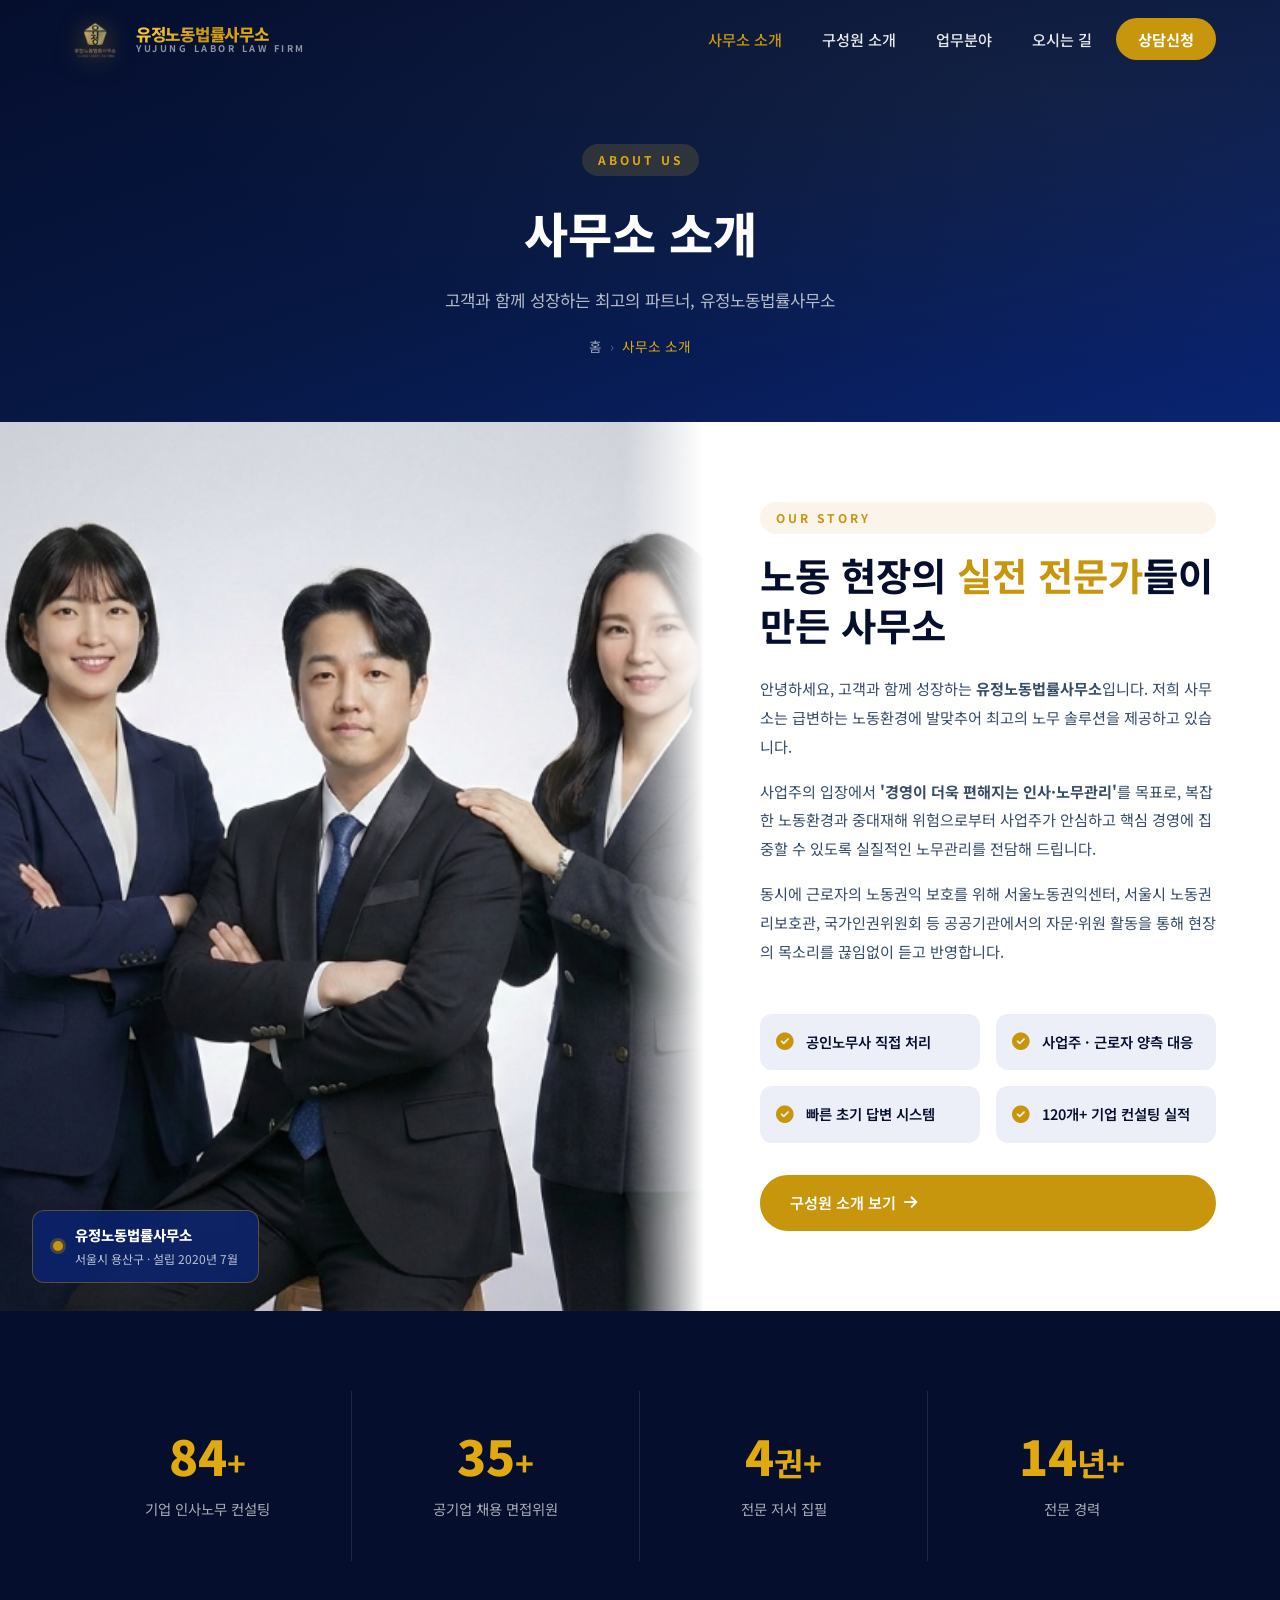
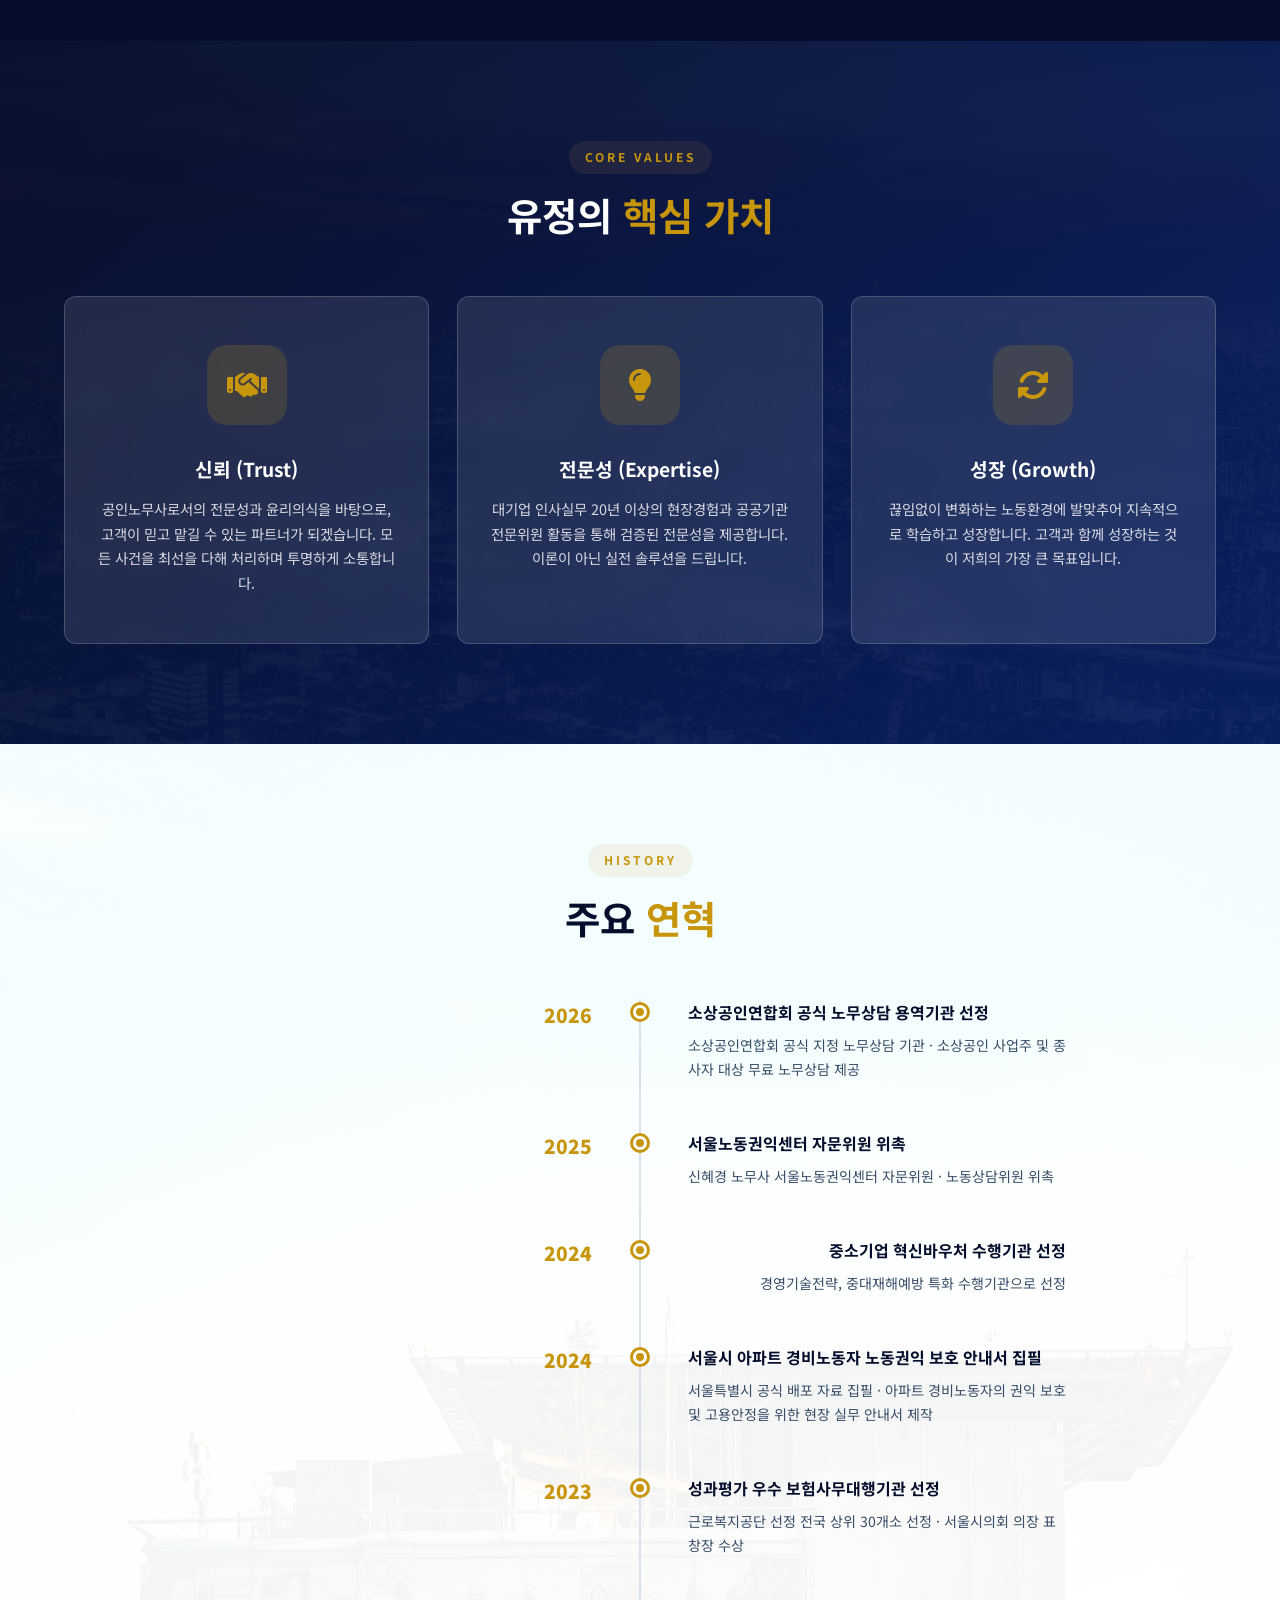
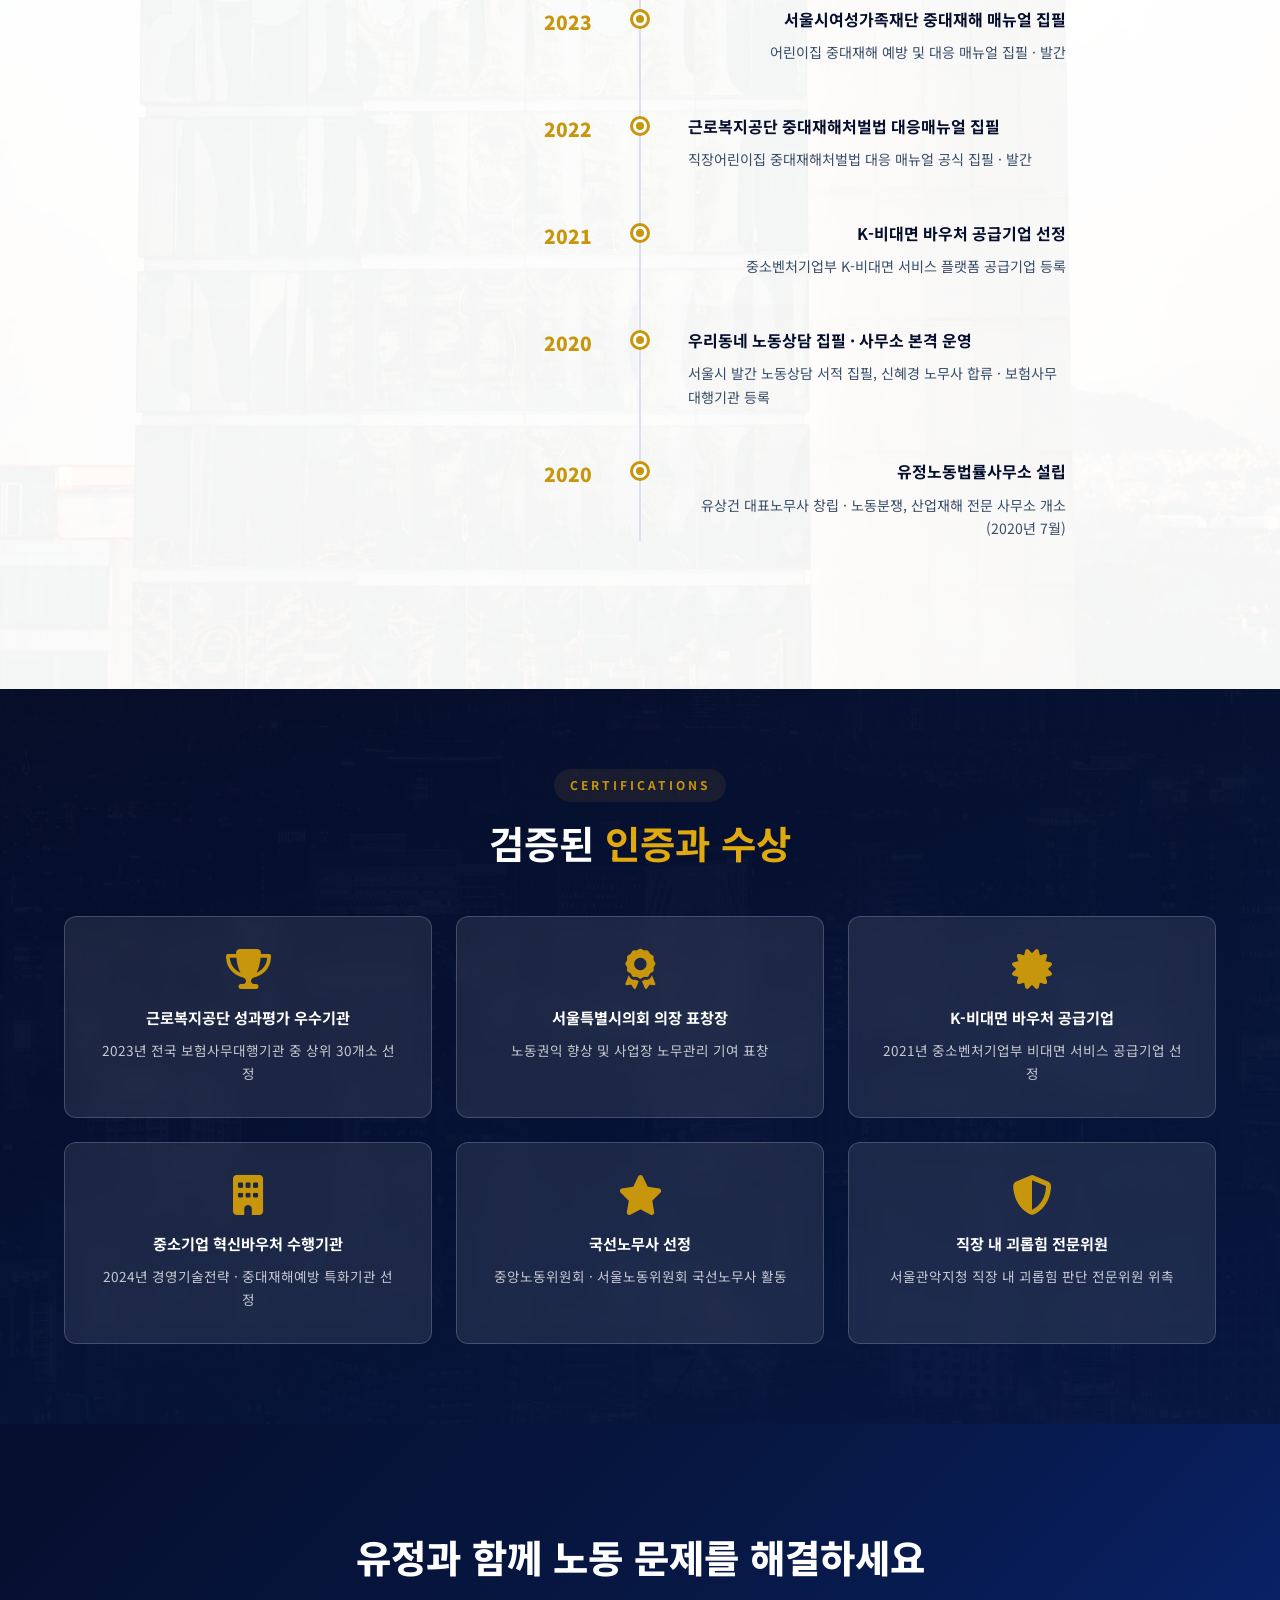
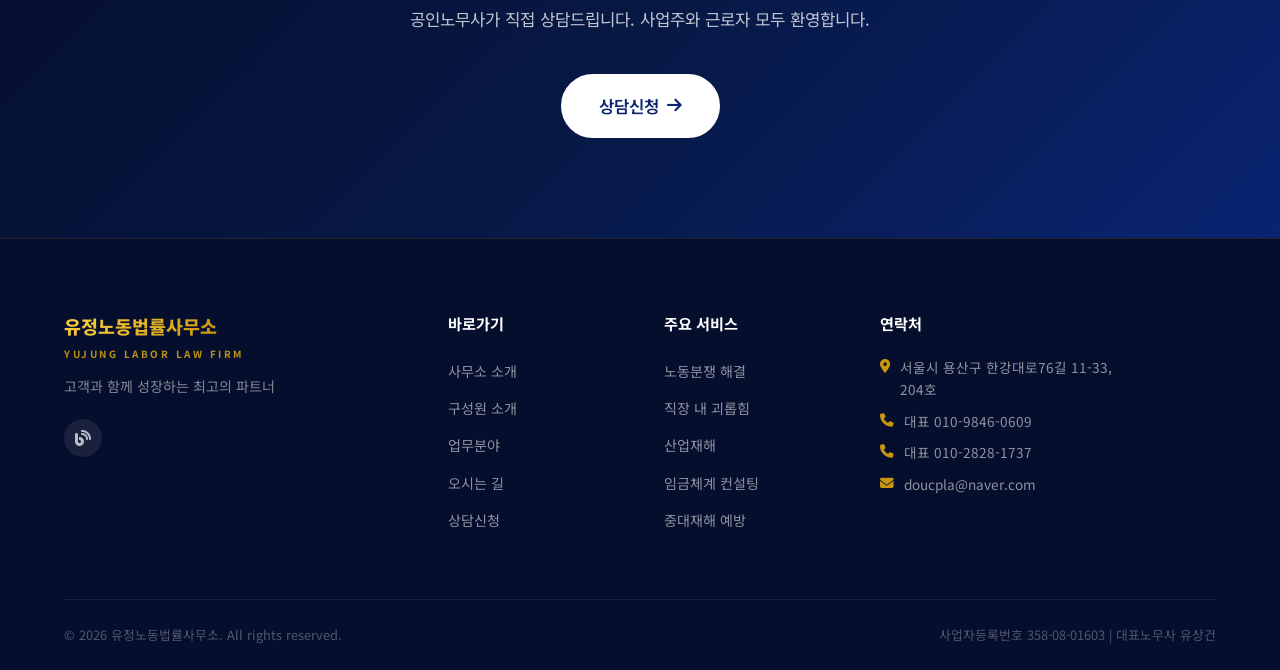
==== commit d101fe4d: "Add 2026 history item: 소상공인연합회 노무상담 용역기관 선정 Co-Authored-By: Claude Opus 5.5 <noreply@anthropic.com> " ====
--- a/about.html
+++ b/about.html
@@ -375,6 +375,17 @@
             <div class="timeline-full">
                 <div class="tl-item">
                     <div class="tl-left">
+                        <div class="tl-year">2026</div>
+                    </div>
+                    <div class="tl-right">
+                        <div class="tl-content">
+                            <h4>소상공인연합회 공식 노무상담 용역기관 선정</h4>
+                            <p>소상공인연합회 공식 지정 노무상담 기관 · 소상공인 사업주 및 종사자 대상 무료 노무상담 제공</p>
+                        </div>
+                    </div>
+                </div>
+                <div class="tl-item">
+                    <div class="tl-left">
                         <div class="tl-year">2025</div>
                     </div>
                     <div class="tl-right">
